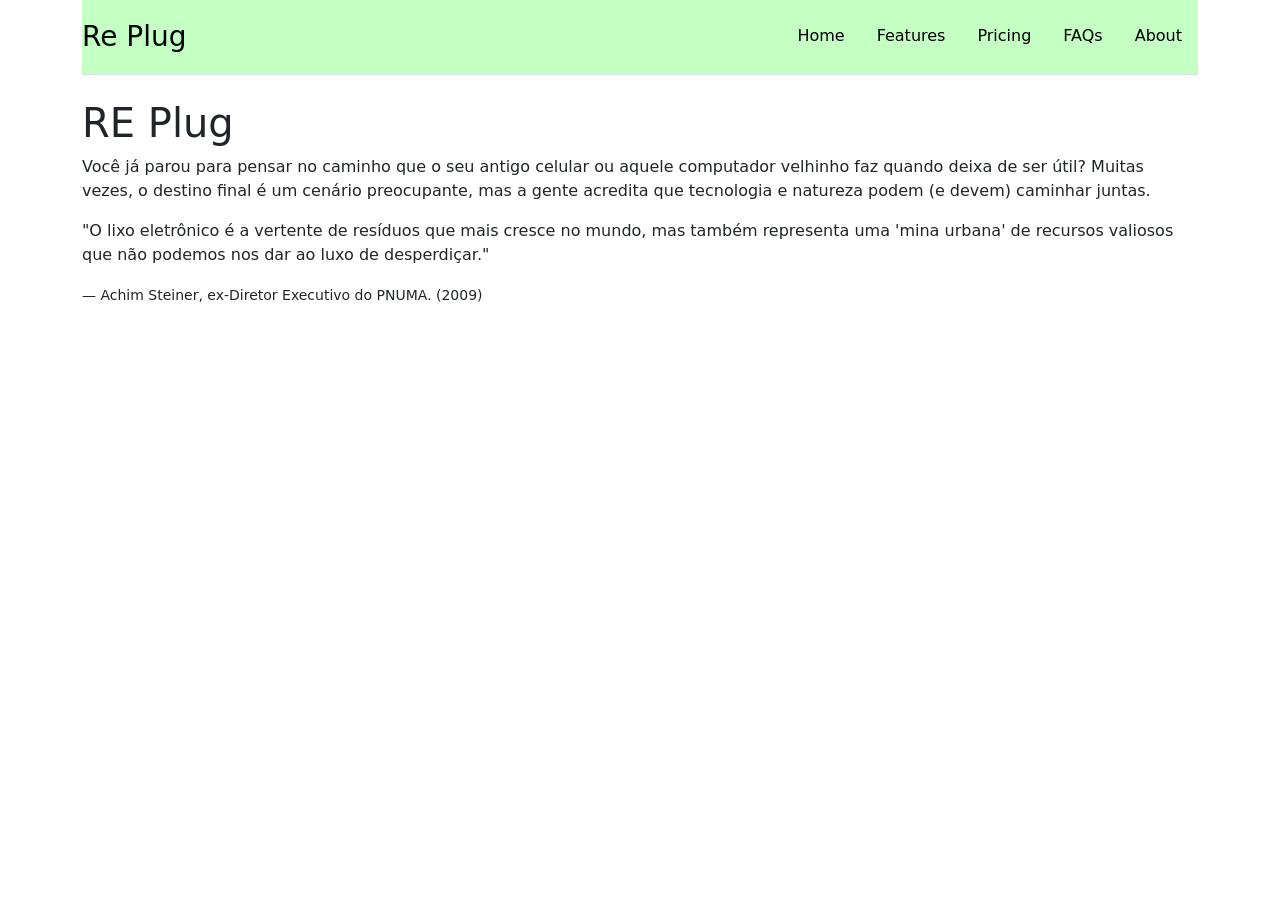
==== index.html @ f421cd97 "first commit" ====
<!DOCTYPE html>
<html lang="en">

<head>
    <meta charset="UTF-8">
    <meta name="viewport" content="width=device-width, initial-scale=1.0">
    <link rel="stylesheet" href="style.css">
    <link rel="stylesheet" href="https://cdn.jsdelivr.net/npm/bootstrap@5.3.3/dist/css/bootstrap.min.css"
        integrity="sha384-QWTKZyjpPEjISv5WaRU9OFeRpok6YctnYmDr5pNlyT2bRjXh0JMhjY6hW+ALEwIH" crossorigin="anonymous">
    <script src="https://cdn.jsdelivr.net/npm/bootstrap@5.3.3/dist/js/bootstrap.min.js"
        integrity="sha384-0pUGZvbkm6XF6gxjEnlmuGrJXVbNuzT9qBBavbLwCsOGabYfZo0T0to5eqruptLy"
        crossorigin="anonymous"></script>
    <title>Re Plug</title>
</head>

<body>

    <div class="container ">
        <header class="d-flex flex-wrap justify-content-center py-3 mb-4 border-bottom cabecalho">
            <a href="/" class="mb-3 mb-md-0 me-md-auto link-body-emphasis text-decoration-none">
                <span class="fs-3 ">Re Plug</span>
            </a>
            <ul class="nav nav-pills">
                <li class="nav-item"><a href="#" class="nav-link text-black">Home</a></li>
                <li class="nav-item"><a href="#" class="nav-link text-black">Features</a></li>
                <li class="nav-item"><a href="#" class="nav-link text-black">Pricing</a></li>
                <li class="nav-item"><a href="#" class="nav-link text-black">FAQs</a></li>
                <li class="nav-item"><a href="#" class="nav-link text-black">About</a></li>
            </ul>
        </header>
    </div>
    <div class="container">
        <main>
            <h1>RE Plug</h1>
            <p>Você já parou para pensar no caminho que o seu antigo celular ou aquele computador velhinho faz
                quando deixa de ser útil?
                Muitas vezes, o destino final é um cenário preocupante,
                mas a gente acredita que tecnologia e natureza podem (e devem) caminhar juntas.
            </p>
            <div class="frase-efeito">
                <p>"O lixo eletrônico é a vertente de resíduos que mais cresce no mundo,
                    mas também representa uma 'mina urbana' de recursos valiosos
                    que não podemos nos dar ao luxo de desperdiçar."</p>
                    <small> — Achim Steiner, ex-Diretor Executivo do PNUMA. (2009)</small>
            </div>
        </main>
    </div>
    <footer>

    </footer>
</body>

</html>
---- style.css ----
*{
    margin: 0;
    
}

.cabecalho {
    background-color: #C4FFC4;
}
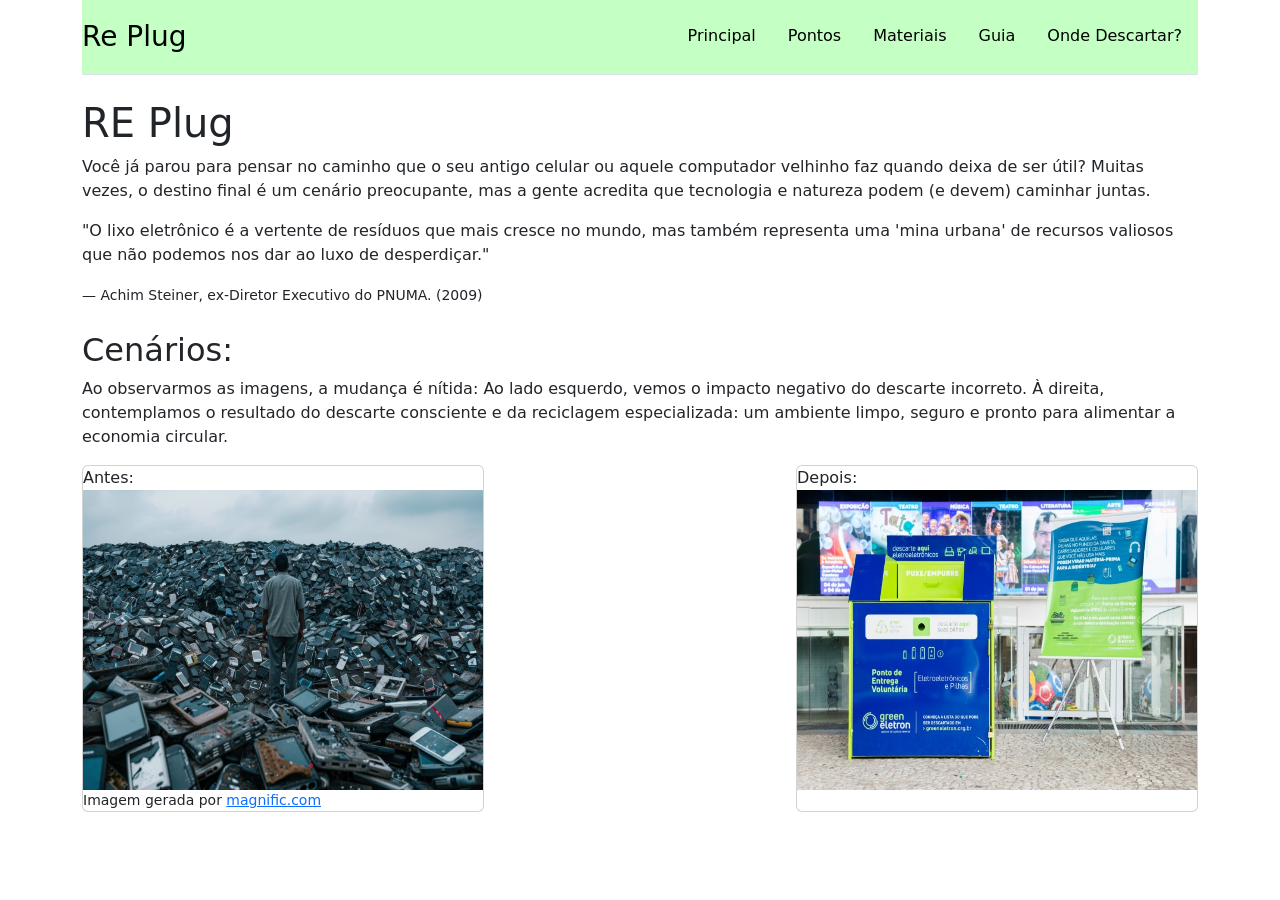
==== commit deb2dced: "Adicionando Imagens e textos" ====
--- a/index.html
+++ b/index.html
@@ -21,15 +21,13 @@
                 <span class="fs-3 ">Re Plug</span>
             </a>
             <ul class="nav nav-pills">
-                <li class="nav-item"><a href="#" class="nav-link text-black">Home</a></li>
-                <li class="nav-item"><a href="#" class="nav-link text-black">Features</a></li>
-                <li class="nav-item"><a href="#" class="nav-link text-black">Pricing</a></li>
-                <li class="nav-item"><a href="#" class="nav-link text-black">FAQs</a></li>
-                <li class="nav-item"><a href="#" class="nav-link text-black">About</a></li>
+                <li class="nav-item"><a href="#" class="nav-link text-black">Principal</a></li>
+                <li class="nav-item"><a href="#" class="nav-link text-black">Pontos</a></li>
+                <li class="nav-item"><a href="#" class="nav-link text-black">Materiais</a></li>
+                <li class="nav-item"><a href="#" class="nav-link text-black">Guia</a></li>
+                <li class="nav-item"><a href="#" class="nav-link text-black">Onde Descartar?</a></li>
             </ul>
         </header>
-    </div>
-    <div class="container">
         <main>
             <h1>RE Plug</h1>
             <p>Você já parou para pensar no caminho que o seu antigo celular ou aquele computador velhinho faz
@@ -41,13 +39,34 @@
                 <p>"O lixo eletrônico é a vertente de resíduos que mais cresce no mundo,
                     mas também representa uma 'mina urbana' de recursos valiosos
                     que não podemos nos dar ao luxo de desperdiçar."</p>
-                    <small> — Achim Steiner, ex-Diretor Executivo do PNUMA. (2009)</small>
+                <small> — Achim Steiner, ex-Diretor Executivo do PNUMA. (2009)</small>
+            </div><br>
+            <h2>Cenários:</h2>
+            <p>Ao observarmos as imagens, a mudança é nítida:
+                Ao lado esquerdo, vemos o impacto negativo do descarte incorreto.
+                À direita, contemplamos o resultado do descarte consciente e da reciclagem especializada:
+                um ambiente limpo, seguro e pronto para alimentar a economia circular.</p>
+            <div class="cenario d-flex justify-content-between">
+
+                <div class="card">
+                    <span>Antes:</span>
+                    <img class="imagem" src="/assests/imagens/lixos-acumulados.jpg" alt="Lixos elêtronicos lixos-acumulados">
+                    <small>Imagem gerada por <a
+                            href="https://www.magnific.com/br/imagem-ia-gratis/conceito-de-pessoa-que-sofre-de-ciberdoenca-e-dependencia-de-tecnologia_204412126.htm#fromView=keyword&page=1&position=4&uuid=23bfd2bc-063b-4882-b087-ceaac8f63226&query=Lixo+eletronico">magnific.com</a></a>
+                    </small>
+                </div>
+                <div class="card">
+                    <span>Depois:</span>
+                    <img class="imagem" src="/assests/imagens/ponto-coleta-green-eletron.jpg" alt="Ponto de Coleta da Green Eletron">
+
+                </div>
             </div>
         </main>
+        <footer>
+
+        </footer>
     </div>
-    <footer>
 
-    </footer>
 </body>
 
 </html>
--- a/style.css
+++ b/style.css
@@ -5,4 +5,9 @@
 
 .cabecalho {
     background-color: #C4FFC4;
+}
+
+.imagem {
+    width: 400px;
+    height: 300px;
 }
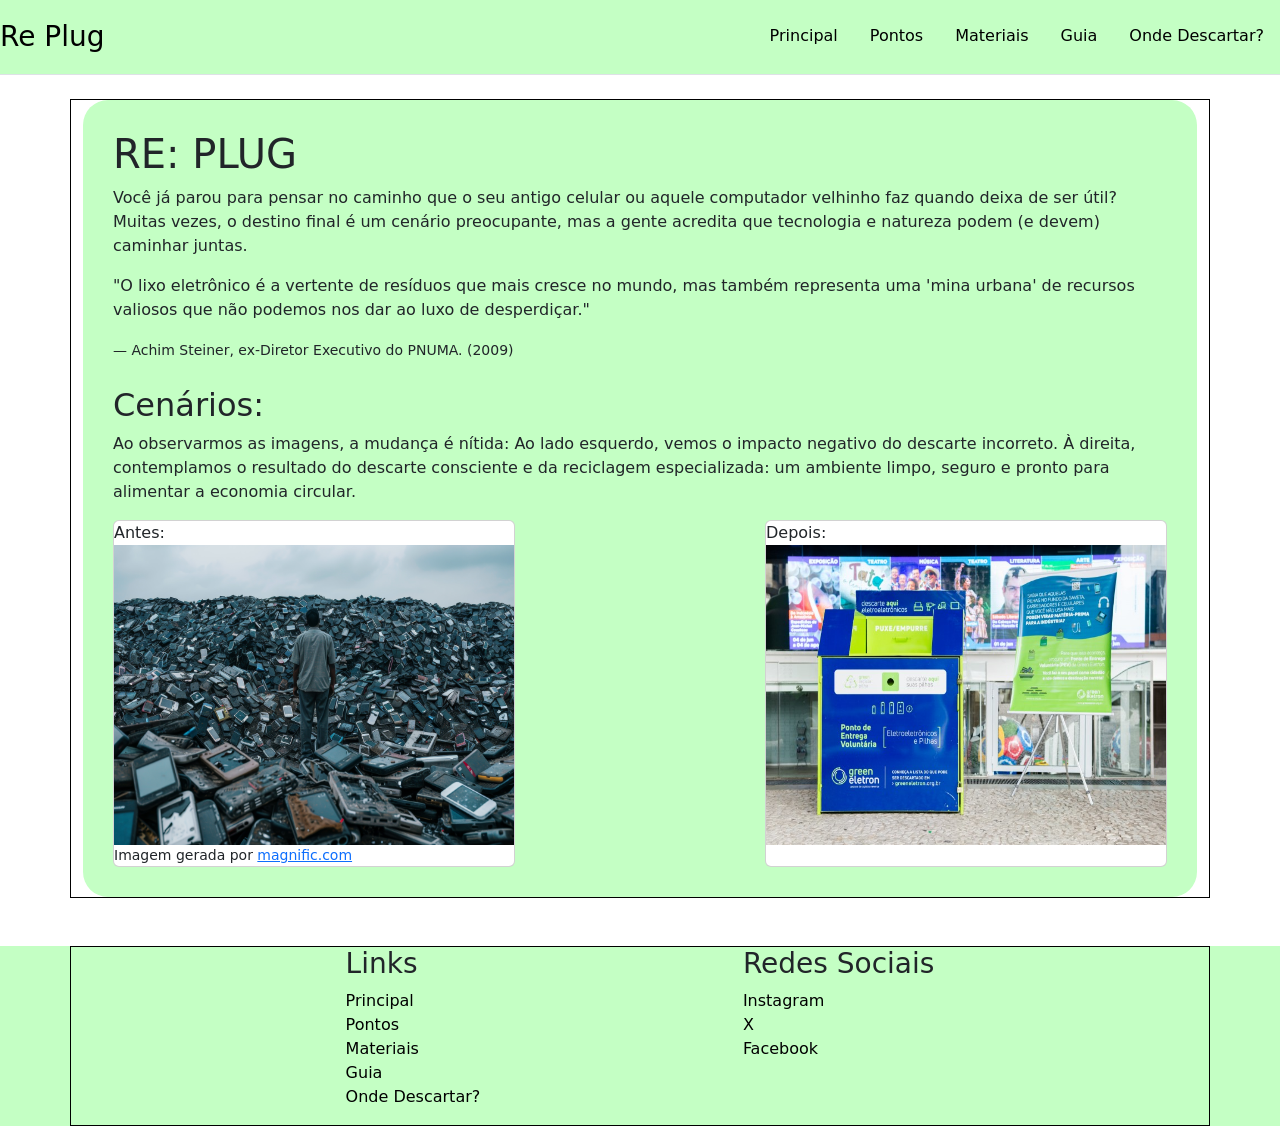
==== commit f5c38429: "Criando paginas" ====
--- a/index.html
+++ b/index.html
@@ -14,22 +14,10 @@
 </head>
 
 <body>
-
+    <header id="header"></header>
     <div class="container ">
-        <header class="d-flex flex-wrap justify-content-center py-3 mb-4 border-bottom cabecalho">
-            <a href="/" class="mb-3 mb-md-0 me-md-auto link-body-emphasis text-decoration-none">
-                <span class="fs-3 ">Re Plug</span>
-            </a>
-            <ul class="nav nav-pills">
-                <li class="nav-item"><a href="#" class="nav-link text-black">Principal</a></li>
-                <li class="nav-item"><a href="#" class="nav-link text-black">Pontos</a></li>
-                <li class="nav-item"><a href="#" class="nav-link text-black">Materiais</a></li>
-                <li class="nav-item"><a href="#" class="nav-link text-black">Guia</a></li>
-                <li class="nav-item"><a href="#" class="nav-link text-black">Onde Descartar?</a></li>
-            </ul>
-        </header>
-        <main>
-            <h1>RE Plug</h1>
+        <main class="principal">
+            <h1>RE: PLUG</h1>
             <p>Você já parou para pensar no caminho que o seu antigo celular ou aquele computador velhinho faz
                 quando deixa de ser útil?
                 Muitas vezes, o destino final é um cenário preocupante,
@@ -46,27 +34,28 @@
                 Ao lado esquerdo, vemos o impacto negativo do descarte incorreto.
                 À direita, contemplamos o resultado do descarte consciente e da reciclagem especializada:
                 um ambiente limpo, seguro e pronto para alimentar a economia circular.</p>
-            <div class="cenario d-flex justify-content-between">
+            <div class="cenario d-flex flex-column flex-md-row justify-content-between">
 
                 <div class="card">
                     <span>Antes:</span>
-                    <img class="imagem" src="/assests/imagens/lixos-acumulados.jpg" alt="Lixos elêtronicos lixos-acumulados">
+                    <img class="imagem" src="/assests/imagens/lixos-acumulados.jpg"
+                        alt="Lixos elêtronicos lixos-acumulados">
                     <small>Imagem gerada por <a
                             href="https://www.magnific.com/br/imagem-ia-gratis/conceito-de-pessoa-que-sofre-de-ciberdoenca-e-dependencia-de-tecnologia_204412126.htm#fromView=keyword&page=1&position=4&uuid=23bfd2bc-063b-4882-b087-ceaac8f63226&query=Lixo+eletronico">magnific.com</a></a>
                     </small>
                 </div>
                 <div class="card">
                     <span>Depois:</span>
-                    <img class="imagem" src="/assests/imagens/ponto-coleta-green-eletron.jpg" alt="Ponto de Coleta da Green Eletron">
+                    <img class="imagem" src="/assests/imagens/ponto-coleta-green-eletron.jpg"
+                        alt="Ponto de Coleta da Green Eletron">
 
                 </div>
             </div>
         </main>
-        <footer>
 
-        </footer>
     </div>
-
+    <footer id="footer"></footer>
+    <script type="module" src="include.js"></script>
 </body>
 
 </html>
--- a/style.css
+++ b/style.css
@@ -3,11 +3,33 @@
     
 }
 
-.cabecalho {
+.cabecalho, .principal, .rodape {
     background-color: #C4FFC4;
 }
 
 .imagem {
     width: 400px;
     height: 300px;
+}
+
+
+.principal{
+    padding: 30px;
+    border-radius: 25px;
+    min-height: 80vh;
+}
+
+.rodape {
+    height: 20vh;
+}
+
+@media  (max-width: 767px){
+    .imagem {
+        width: 200px;
+        height: 100px;
+    }
+}
+
+.container {
+    border: 1px solid black;   
 }
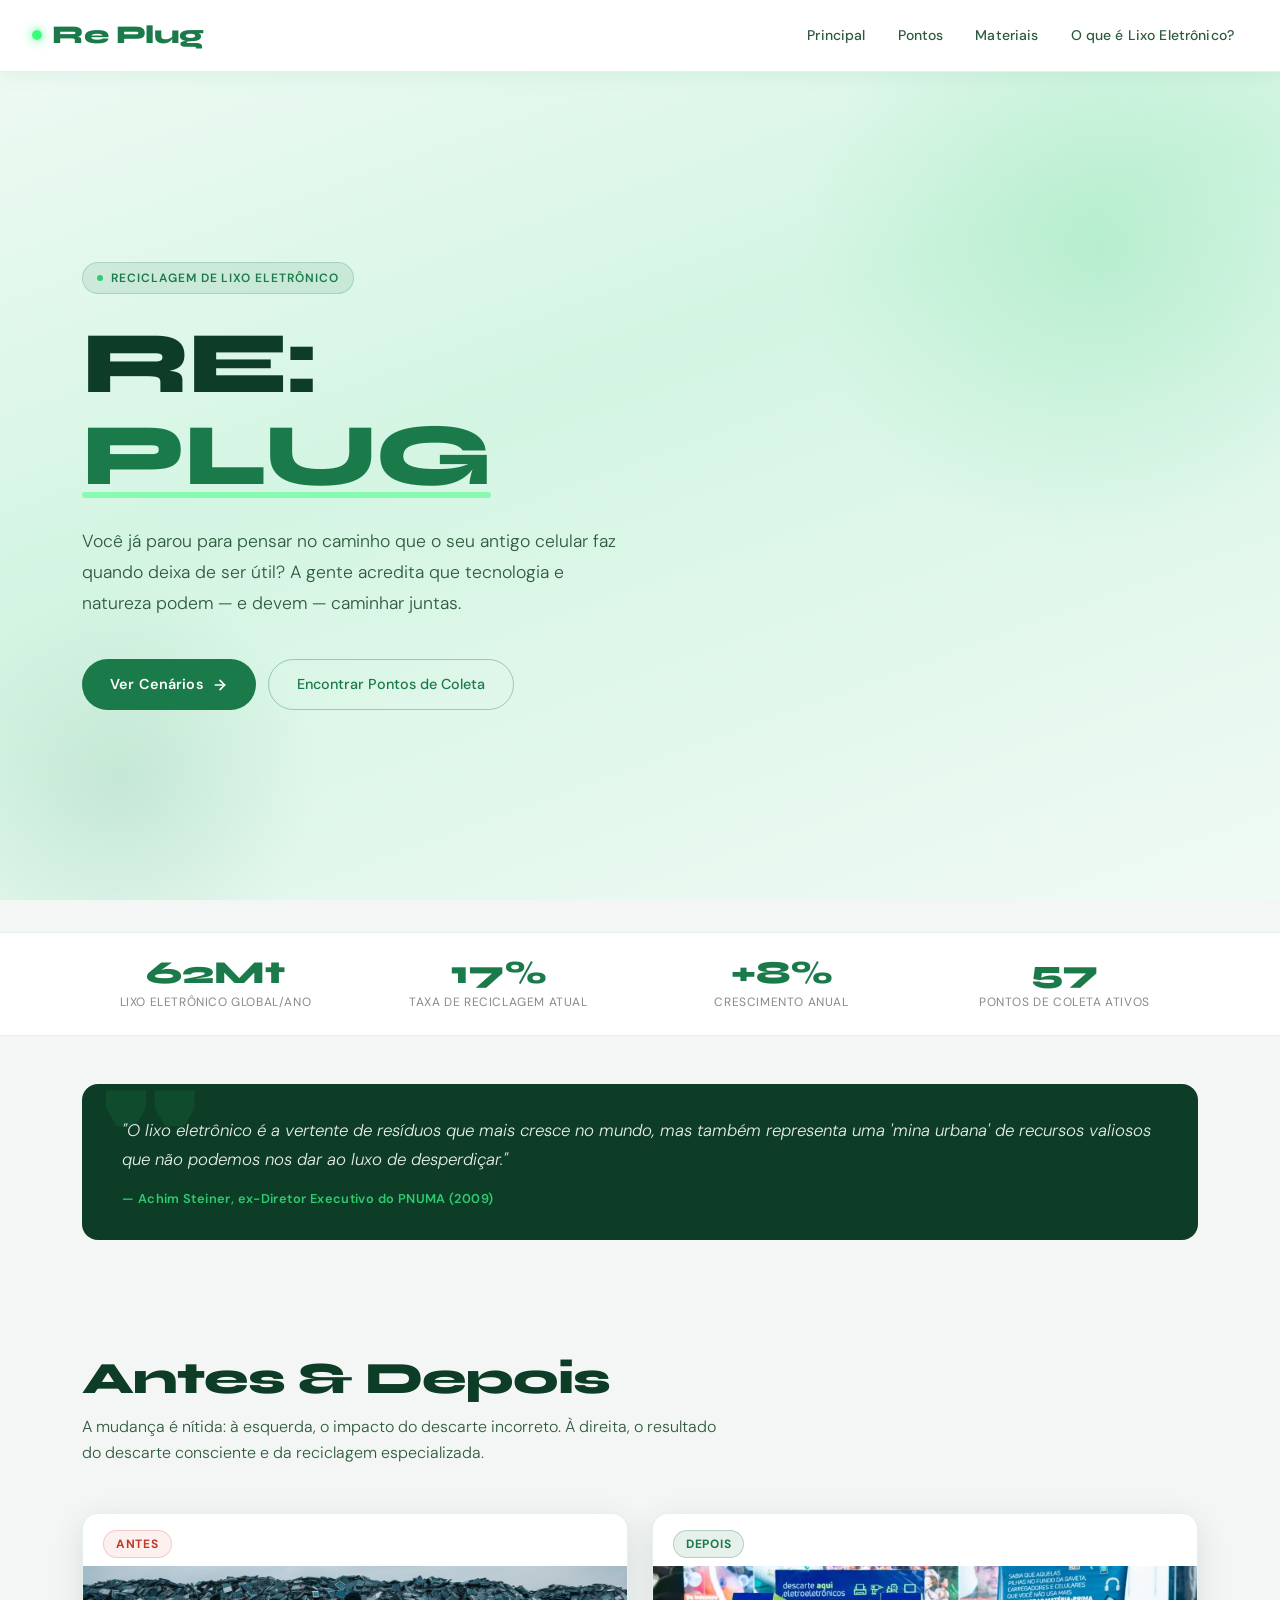
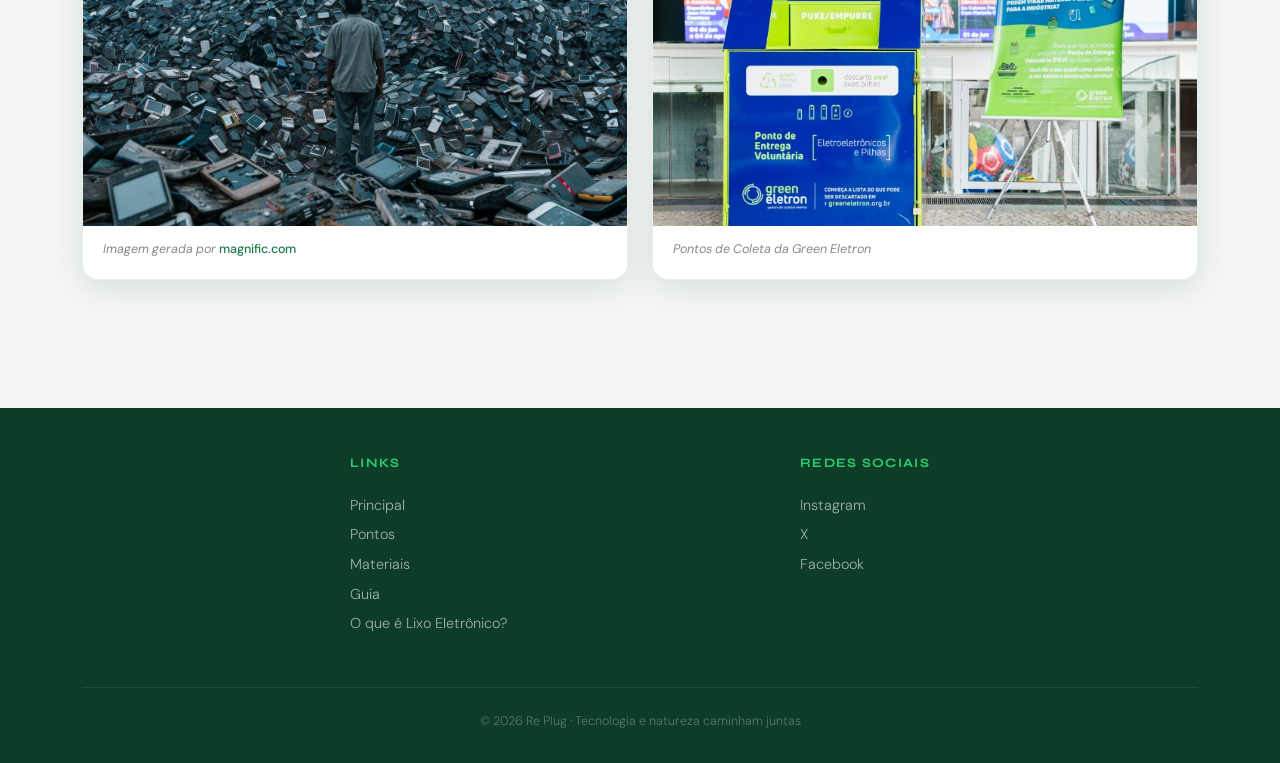
==== commit 90bead99: "atualizacao" ====
--- a/index.html
+++ b/index.html
@@ -1,5 +1,5 @@
 <!DOCTYPE html>
-<html lang="en">
+<html lang="pt-BR">
 
 <head>
     <meta charset="UTF-8">
@@ -14,48 +14,112 @@
 </head>
 
 <body>
+
     <header id="header"></header>
-    <div class="container ">
-        <main class="principal">
-            <h1>RE: PLUG</h1>
-            <p>Você já parou para pensar no caminho que o seu antigo celular ou aquele computador velhinho faz
-                quando deixa de ser útil?
-                Muitas vezes, o destino final é um cenário preocupante,
-                mas a gente acredita que tecnologia e natureza podem (e devem) caminhar juntas.
-            </p>
+
+    <section class="hero-section">
+        <div class="container position-relative" style="z-index: 1;">
+            <div class="row align-items-center min-vh-85">
+                <div class="col-lg-7 py-5">
+                    <div class="hero-tag">
+                        <span></span> Reciclagem de Lixo Eletrônico
+                    </div>
+                    <h1 class="hero-titulo">
+                        RE:<br>
+                        <span class="destaque">PLUG</span>
+                    </h1>
+                    <p class="hero-descricao">
+                        Você já parou para pensar no caminho que o seu antigo celular faz quando deixa de ser útil?
+                        A gente acredita que tecnologia e natureza podem — e devem — caminhar juntas.
+                    </p>
+                    <div class="hero-botoes">
+                        <a href="#cenarios" class="btn-primario">
+                            Ver Cenários
+                            <svg width="16" height="16" viewBox="0 0 24 24" fill="none" stroke="currentColor" stroke-width="2.5" stroke-linecap="round" stroke-linejoin="round"><line x1="5" y1="12" x2="19" y2="12"/><polyline points="12 5 19 12 12 19"/></svg>
+                        </a>
+                        <a href="#" class="btn-secundario">
+                            Encontrar Pontos de Coleta
+                        </a>
+                    </div>
+                </div>
+            </div>
+        </div>
+    </section>
+
+    <div class="stats-bar">
+        <div class="container">
+            <div class="row text-center g-3">
+                <div class="col-6 col-md-3">
+                    <div class="stat-numero">62Mt</div>
+                    <div class="stat-label">Lixo eletrônico global/ano</div>
+                </div>
+                <div class="col-6 col-md-3">
+                    <div class="stat-numero">17%</div>
+                    <div class="stat-label">Taxa de reciclagem atual</div>
+                </div>
+                <div class="col-6 col-md-3">
+                    <div class="stat-numero">+8%</div>
+                    <div class="stat-label">Crescimento anual</div>
+                </div>
+                <div class="col-6 col-md-3">
+                    <div class="stat-numero">57</div>
+                    <div class="stat-label">Pontos de coleta ativos</div>
+                </div>
+            </div>
+        </div>
+    </div>
+
+    <main class="principal">
+        <div class="container">
+
             <div class="frase-efeito">
                 <p>"O lixo eletrônico é a vertente de resíduos que mais cresce no mundo,
                     mas também representa uma 'mina urbana' de recursos valiosos
                     que não podemos nos dar ao luxo de desperdiçar."</p>
-                <small> — Achim Steiner, ex-Diretor Executivo do PNUMA. (2009)</small>
-            </div><br>
-            <h2>Cenários:</h2>
-            <p>Ao observarmos as imagens, a mudança é nítida:
-                Ao lado esquerdo, vemos o impacto negativo do descarte incorreto.
-                À direita, contemplamos o resultado do descarte consciente e da reciclagem especializada:
-                um ambiente limpo, seguro e pronto para alimentar a economia circular.</p>
-            <div class="cenario d-flex flex-column flex-md-row justify-content-between">
+                <small>— Achim Steiner, ex-Diretor Executivo do PNUMA (2009)</small>
+            </div>
 
-                <div class="card">
-                    <span>Antes:</span>
-                    <img class="imagem" src="/assests/imagens/lixos-acumulados.jpg"
-                        alt="Lixos elêtronicos lixos-acumulados">
-                    <small>Imagem gerada por <a
-                            href="https://www.magnific.com/br/imagem-ia-gratis/conceito-de-pessoa-que-sofre-de-ciberdoenca-e-dependencia-de-tecnologia_204412126.htm#fromView=keyword&page=1&position=4&uuid=23bfd2bc-063b-4882-b087-ceaac8f63226&query=Lixo+eletronico">magnific.com</a></a>
-                    </small>
+            <section id="cenarios" class="secao-cenarios">
+                <h2 class="secao-titulo">Antes &amp; Depois</h2>
+                <p class="secao-subtitulo">
+                    A mudança é nítida: à esquerda, o impacto do descarte incorreto.
+                    À direita, o resultado do descarte consciente e da reciclagem especializada.
+                </p>
+
+                <div class="d-flex flex-column flex-md-row gap-4">
+                    <div class="card-cenario">
+                        <div class="card-badge">
+                            <span class="badge-antes">Antes</span>
+                        </div>
+                        <img class="imagem" src="/assets/imagens/lixo.jpg"
+                            alt="Lixos eletrônicos acumulados de forma incorreta">
+                        <div class="card-caption">
+                            Imagem gerada por <a
+                                href="https://www.magnific.com/br/imagem-ia-gratis/conceito-de-pessoa-que-sofre-de-ciberdoenca-e-dependencia-de-tecnologia_204412126.htm"
+                                target="_blank" rel="noopener">magnific.com</a>
+                        </div>
+                    </div>
+
+                    <div class="card-cenario">
+                        <div class="card-badge">
+                            <span class="badge-depois">Depois</span>
+                        </div>
+                        <img class="imagem" src="/assets/imagens/ponto-coleta-green-eletron.jpg"
+                            alt="Pontos de Coleta da Green Eletron — Descarte Consciente">
+                        <div class="card-caption">
+                            Pontos de Coleta da Green Eletron
+                        </div>
+                    </div>
                 </div>
-                <div class="card">
-                    <span>Depois:</span>
-                    <img class="imagem" src="/assests/imagens/ponto-coleta-green-eletron.jpg"
-                        alt="Ponto de Coleta da Green Eletron">
+            </section>
 
-                </div>
-            </div>
-        </main>
+        </div>
+    </main>
 
-    </div>
     <footer id="footer"></footer>
+
     <script type="module" src="include.js"></script>
+
 </body>
 
-</html>+</html>
--- a/style.css
+++ b/style.css
@@ -1,35 +1,542 @@
-*{
+@import url('https://fonts.googleapis.com/css2?family=Syne:wght@400;600;700;800&family=DM+Sans:ital,wght@0,300;0,400;0,500;1,300&display=swap');
+
+:root {
+    --verde-primario: #1a7a4a;
+    --verde-claro: #2ecc71;
+    --verde-neon: #39ff7a;
+    --verde-escuro: #0d3d26;
+    --verde-fundo: #edfaf3;
+    --cinza-claro: #f4f6f5;
+    --texto-escuro: #0d1f16;
+    --texto-medio: #2d5a3d;
+    --branco: #ffffff;
+    --sombra-verde: 0 4px 24px rgba(26, 122, 74, 0.15);
+    --sombra-card: 0 8px 32px rgba(13, 61, 38, 0.12);
+    --transicao: all 0.35s cubic-bezier(0.25, 0.46, 0.45, 0.94);
+    --borda-radius: 16px;
+    --fonte-display: 'Syne', sans-serif;
+    --fonte-corpo: 'DM Sans', sans-serif;
+}
+
+* {
     margin: 0;
-    
-}
-
-.cabecalho, .principal, .rodape {
-    background-color: #C4FFC4;
-}
-
-.imagem {
+    padding: 0;
+    box-sizing: border-box;
+}
+
+html {
+    scroll-behavior: smooth;
+}
+
+body {
+    font-family: var(--fonte-corpo);
+    background-color: var(--cinza-claro);
+    color: var(--texto-escuro);
+    overflow-x: hidden;
+}
+
+/* ========== HEADER ========== */
+.cabecalho {
+    background: rgba(255, 255, 255, 0.92);
+    backdrop-filter: blur(16px);
+    -webkit-backdrop-filter: blur(16px);
+    border-bottom: 1px solid rgba(26, 122, 74, 0.12) !important;
+    padding: 0 2rem !important;
+    height: 72px;
+    position: sticky;
+    top: 0;
+    z-index: 1000;
+    display: flex !important;
+    align-items: center;
+    justify-content: space-between !important;
+    transition: var(--transicao);
+    box-shadow: 0 2px 20px rgba(26, 122, 74, 0.08);
+}
+
+.cabecalho .logo-texto {
+    font-family: var(--fonte-display);
+    font-size: 1.6rem;
+    font-weight: 800;
+    color: var(--verde-primario);
+    text-decoration: none;
+    letter-spacing: -0.5px;
+    display: flex;
+    align-items: center;
+    gap: 10px;
+    transition: var(--transicao);
+}
+
+.cabecalho .logo-texto::before {
+    content: '';
+    display: inline-block;
+    width: 10px;
+    height: 10px;
+    background: var(--verde-neon);
+    border-radius: 50%;
+    box-shadow: 0 0 12px var(--verde-neon);
+    animation: pulso 2.5s infinite;
+}
+
+@keyframes pulso {
+    0%, 100% { opacity: 1; transform: scale(1); }
+    50% { opacity: 0.6; transform: scale(0.85); }
+}
+
+.cabecalho .logo-texto:hover {
+    color: var(--verde-escuro);
+    transform: translateY(-1px);
+}
+
+.cabecalho .nav {
+    gap: 4px;
+}
+
+.cabecalho .nav-link {
+    font-family: var(--fonte-corpo);
+    font-size: 0.875rem;
+    font-weight: 500;
+    color: var(--texto-medio) !important;
+    padding: 8px 14px !important;
+    border-radius: 8px;
+    transition: var(--transicao);
+    letter-spacing: 0.01em;
+    position: relative;
+}
+
+.cabecalho .nav-link::after {
+    content: '';
+    position: absolute;
+    bottom: 4px;
+    left: 50%;
+    width: 0;
+    height: 2px;
+    background: var(--verde-claro);
+    border-radius: 2px;
+    transform: translateX(-50%);
+    transition: var(--transicao);
+}
+
+.cabecalho .nav-link:hover {
+    color: var(--verde-primario) !important;
+    background: var(--verde-fundo);
+}
+
+.cabecalho .nav-link:hover::after {
+    width: 60%;
+}
+
+.hero-section {
+    min-height: 92vh;
+    background: linear-gradient(160deg, #edfaf3 0%, #d4f5e3 40%, #f0faf5 100%);
+    position: relative;
+    display: flex;
+    align-items: center;
+    overflow: hidden;
+}
+
+.hero-section::before {
+    content: '';
+    position: absolute;
+    top: -120px;
+    right: -120px;
+    width: 600px;
+    height: 600px;
+    background: radial-gradient(circle, rgba(46, 204, 113, 0.18) 0%, transparent 70%);
+    pointer-events: none;
+}
+
+.hero-section::after {
+    content: '';
+    position: absolute;
+    bottom: -80px;
+    left: -80px;
     width: 400px;
-    height: 300px;
-}
-
-
-.principal{
-    padding: 30px;
-    border-radius: 25px;
-    min-height: 80vh;
+    height: 400px;
+    background: radial-gradient(circle, rgba(26, 122, 74, 0.12) 0%, transparent 70%);
+    pointer-events: none;
+}
+
+.hero-tag {
+    display: inline-flex;
+    align-items: center;
+    gap: 8px;
+    background: rgba(26, 122, 74, 0.1);
+    border: 1px solid rgba(26, 122, 74, 0.2);
+    color: var(--verde-primario);
+    font-size: 0.75rem;
+    font-weight: 600;
+    letter-spacing: 0.08em;
+    text-transform: uppercase;
+    padding: 6px 14px;
+    border-radius: 100px;
+    margin-bottom: 1.5rem;
+    animation: slideDown 0.6s ease both;
+}
+
+.hero-tag span {
+    width: 6px;
+    height: 6px;
+    background: var(--verde-claro);
+    border-radius: 50%;
+    display: inline-block;
+    animation: pulso 2s infinite;
+}
+
+.hero-titulo {
+    font-family: var(--fonte-display);
+    font-size: clamp(3rem, 7vw, 5.5rem);
+    font-weight: 800;
+    color: var(--verde-escuro);
+    line-height: 1.05;
+    letter-spacing: -2px;
+    margin-bottom: 1.5rem;
+    animation: slideUp 0.7s ease 0.1s both;
+}
+
+.hero-titulo .destaque {
+    color: var(--verde-primario);
+    position: relative;
+    display: inline-block;
+}
+
+.hero-titulo .destaque::after {
+    content: '';
+    position: absolute;
+    bottom: 4px;
+    left: 0;
+    width: 100%;
+    height: 6px;
+    background: var(--verde-neon);
+    opacity: 0.5;
+    border-radius: 3px;
+    z-index: -1;
+    animation: expandir 0.8s ease 0.6s both;
+}
+
+@keyframes expandir {
+    from { width: 0; }
+    to { width: 100%; }
+}
+
+.hero-descricao {
+    font-size: 1.1rem;
+    font-weight: 300;
+    color: var(--texto-medio);
+    line-height: 1.75;
+    max-width: 540px;
+    margin-bottom: 2.5rem;
+    animation: slideUp 0.7s ease 0.2s both;
+}
+
+.hero-botoes {
+    display: flex;
+    gap: 12px;
+    flex-wrap: wrap;
+    animation: slideUp 0.7s ease 0.3s both;
+}
+
+.btn-primario {
+    background: var(--verde-primario);
+    color: var(--branco);
+    font-family: var(--fonte-corpo);
+    font-size: 0.9rem;
+    font-weight: 600;
+    padding: 14px 28px;
+    border-radius: 100px;
+    border: none;
+    text-decoration: none;
+    display: inline-flex;
+    align-items: center;
+    gap: 8px;
+    cursor: pointer;
+    transition: var(--transicao);
+    letter-spacing: 0.01em;
+}
+
+.btn-primario:hover {
+    background: var(--verde-escuro);
+    color: var(--branco);
+    transform: translateY(-2px);
+    box-shadow: 0 8px 24px rgba(26, 122, 74, 0.4);
+}
+
+.btn-secundario {
+    background: transparent;
+    color: var(--verde-primario);
+    font-family: var(--fonte-corpo);
+    font-size: 0.9rem;
+    font-weight: 500;
+    padding: 14px 28px;
+    border-radius: 100px;
+    border: 1.5px solid rgba(26, 122, 74, 0.35);
+    text-decoration: none;
+    display: inline-flex;
+    align-items: center;
+    gap: 8px;
+    cursor: pointer;
+    transition: var(--transicao);
+}
+
+.btn-secundario:hover {
+    background: var(--verde-fundo);
+    border-color: var(--verde-primario);
+    color: var(--verde-primario);
+    transform: translateY(-2px);
+}
+
+/* animacao entrada */
+@keyframes slideUp {
+    from { opacity: 0; transform: translateY(28px); }
+    to { opacity: 1; transform: translateY(0); }
+}
+
+@keyframes slideDown {
+    from { opacity: 0; transform: translateY(-16px); }
+    to { opacity: 1; transform: translateY(0); }
+}
+
+.frase-efeito {
+    background: var(--verde-escuro);
+    border-radius: var(--borda-radius);
+    padding: 2rem 2.5rem;
+    margin: 3rem 0;
+    position: relative;
+    overflow: hidden;
+}
+
+.frase-efeito::before {
+    content: '"';
+    position: absolute;
+    top: -20px;
+    left: 20px;
+    font-family: var(--fonte-display);
+    font-size: 10rem;
+    font-weight: 800;
+    color: rgba(57, 255, 122, 0.08);
+    line-height: 1;
+    pointer-events: none;
+}
+
+.frase-efeito p {
+    font-family: var(--fonte-corpo);
+    font-size: 1.05rem;
+    font-style: italic;
+    font-weight: 300;
+    color: rgba(255, 255, 255, 0.9);
+    line-height: 1.7;
+    position: relative;
+    z-index: 1;
+}
+
+.frase-efeito small {
+    display: block;
+    margin-top: 1rem;
+    font-size: 0.8rem;
+    font-weight: 600;
+    color: var(--verde-claro);
+    letter-spacing: 0.03em;
+}
+
+.secao-cenarios {
+    padding: 4rem 0;
+}
+
+.secao-titulo {
+    font-family: var(--fonte-display);
+    font-size: clamp(1.8rem, 4vw, 2.8rem);
+    font-weight: 800;
+    color: var(--verde-escuro);
+    letter-spacing: -1px;
+    margin-bottom: 0.5rem;
+}
+
+.secao-subtitulo {
+    font-size: 1rem;
+    font-weight: 300;
+    color: var(--texto-medio);
+    line-height: 1.6;
+    max-width: 640px;
+    margin-bottom: 3rem;
+}
+
+.card-cenario {
+    background: var(--branco);
+    border-radius: var(--borda-radius);
+    overflow: hidden;
+    border: 1px solid rgba(26, 122, 74, 0.1);
+    box-shadow: var(--sombra-card);
+    transition: var(--transicao);
+    flex: 1;
+}
+
+.card-cenario:hover {
+    transform: translateY(-6px);
+    box-shadow: 0 16px 48px rgba(13, 61, 38, 0.18);
+}
+
+.card-cenario .card-badge {
+    padding: 1rem 1.25rem 0.5rem;
+    display: flex;
+    align-items: center;
+    gap: 8px;
+}
+
+.badge-antes {
+    background: rgba(231, 76, 60, 0.08);
+    color: #c0392b;
+    font-size: 0.75rem;
+    font-weight: 700;
+    letter-spacing: 0.06em;
+    text-transform: uppercase;
+    padding: 4px 12px;
+    border-radius: 100px;
+    border: 1px solid rgba(192, 57, 43, 0.2);
+}
+
+.badge-depois {
+    background: rgba(26, 122, 74, 0.1);
+    color: var(--verde-primario);
+    font-size: 0.75rem;
+    font-weight: 700;
+    letter-spacing: 0.06em;
+    text-transform: uppercase;
+    padding: 4px 12px;
+    border-radius: 100px;
+    border: 1px solid rgba(26, 122, 74, 0.25);
+}
+
+.card-cenario .imagem {
+    width: 100%;
+    height: 260px;
+    object-fit: cover;
+    display: block;
+}
+
+.card-cenario .card-caption {
+    padding: 0.85rem 1.25rem 1.25rem;
+    font-size: 0.78rem;
+    color: #888;
+    font-style: italic;
+}
+
+.card-cenario .card-caption a {
+    color: var(--verde-primario);
+    text-decoration: none;
+    font-style: normal;
+    font-weight: 500;
+}
+
+.principal {
+    padding: 0;
+    border-radius: 0;
+    min-height: auto;
+    background: transparent;
 }
 
 .rodape {
-    height: 20vh;
-}
-
-@media  (max-width: 767px){
-    .imagem {
-        width: 200px;
-        height: 100px;
-    }
-}
-
-.container {
-    border: 1px solid black;   
-}+    background: var(--verde-escuro);
+    height: auto !important;
+    padding: 3rem 0 2rem;
+    margin-top: 4rem;
+}
+
+.rodape h3 {
+    font-family: var(--fonte-display);
+    font-size: 0.8rem;
+    font-weight: 700;
+    letter-spacing: 0.1em;
+    text-transform: uppercase;
+    color: var(--verde-claro);
+    margin-bottom: 1.25rem;
+}
+
+.rodape .nav-link {
+    color: rgba(255, 255, 255, 0.6) !important;
+    font-size: 0.9rem;
+    font-weight: 300;
+    padding: 4px 0 !important;
+    transition: var(--transicao);
+    display: block;
+}
+
+.rodape .nav-link:hover {
+    color: rgba(255, 255, 255, 0.95) !important;
+    padding-left: 6px !important;
+}
+
+.rodape-credito {
+    border-top: 1px solid rgba(255, 255, 255, 0.08);
+    margin-top: 2rem;
+    padding-top: 1.5rem;
+    text-align: center;
+    color: rgba(255, 255, 255, 0.3);
+    font-size: 0.78rem;
+    font-weight: 300;
+}
+
+.stats-bar {
+    background: var(--branco);
+    border-top: 1px solid rgba(26, 122, 74, 0.1);
+    border-bottom: 1px solid rgba(26, 122, 74, 0.1);
+    padding: 1.5rem 0;
+    margin: 2rem 0;
+}
+
+.stat-item {
+    text-align: center;
+    padding: 0 1rem;
+}
+
+.stat-numero {
+    font-family: var(--fonte-display);
+    font-size: 2rem;
+    font-weight: 800;
+    color: var(--verde-primario);
+    line-height: 1;
+}
+
+.stat-label {
+    font-size: 0.75rem;
+    font-weight: 400;
+    color: #888;
+    margin-top: 4px;
+    text-transform: uppercase;
+    letter-spacing: 0.05em;
+}
+
+@media (max-width: 767px) {
+    .cabecalho {
+        padding: 0 1rem !important;
+        height: 60px;
+    }
+
+    .cabecalho .nav-link {
+        font-size: 0.78rem;
+        padding: 6px 8px !important;
+    }
+
+    .hero-titulo {
+        font-size: 2.8rem;
+        letter-spacing: -1px;
+    }
+
+    .hero-botoes {
+        flex-direction: column;
+    }
+
+    .btn-primario, .btn-secundario {
+        justify-content: center;
+    }
+
+    .card-cenario .imagem {
+        height: 200px;
+    }
+
+    .frase-efeito {
+        padding: 1.5rem;
+    }
+
+    .frase-efeito::before {
+        font-size: 6rem;
+    }
+}
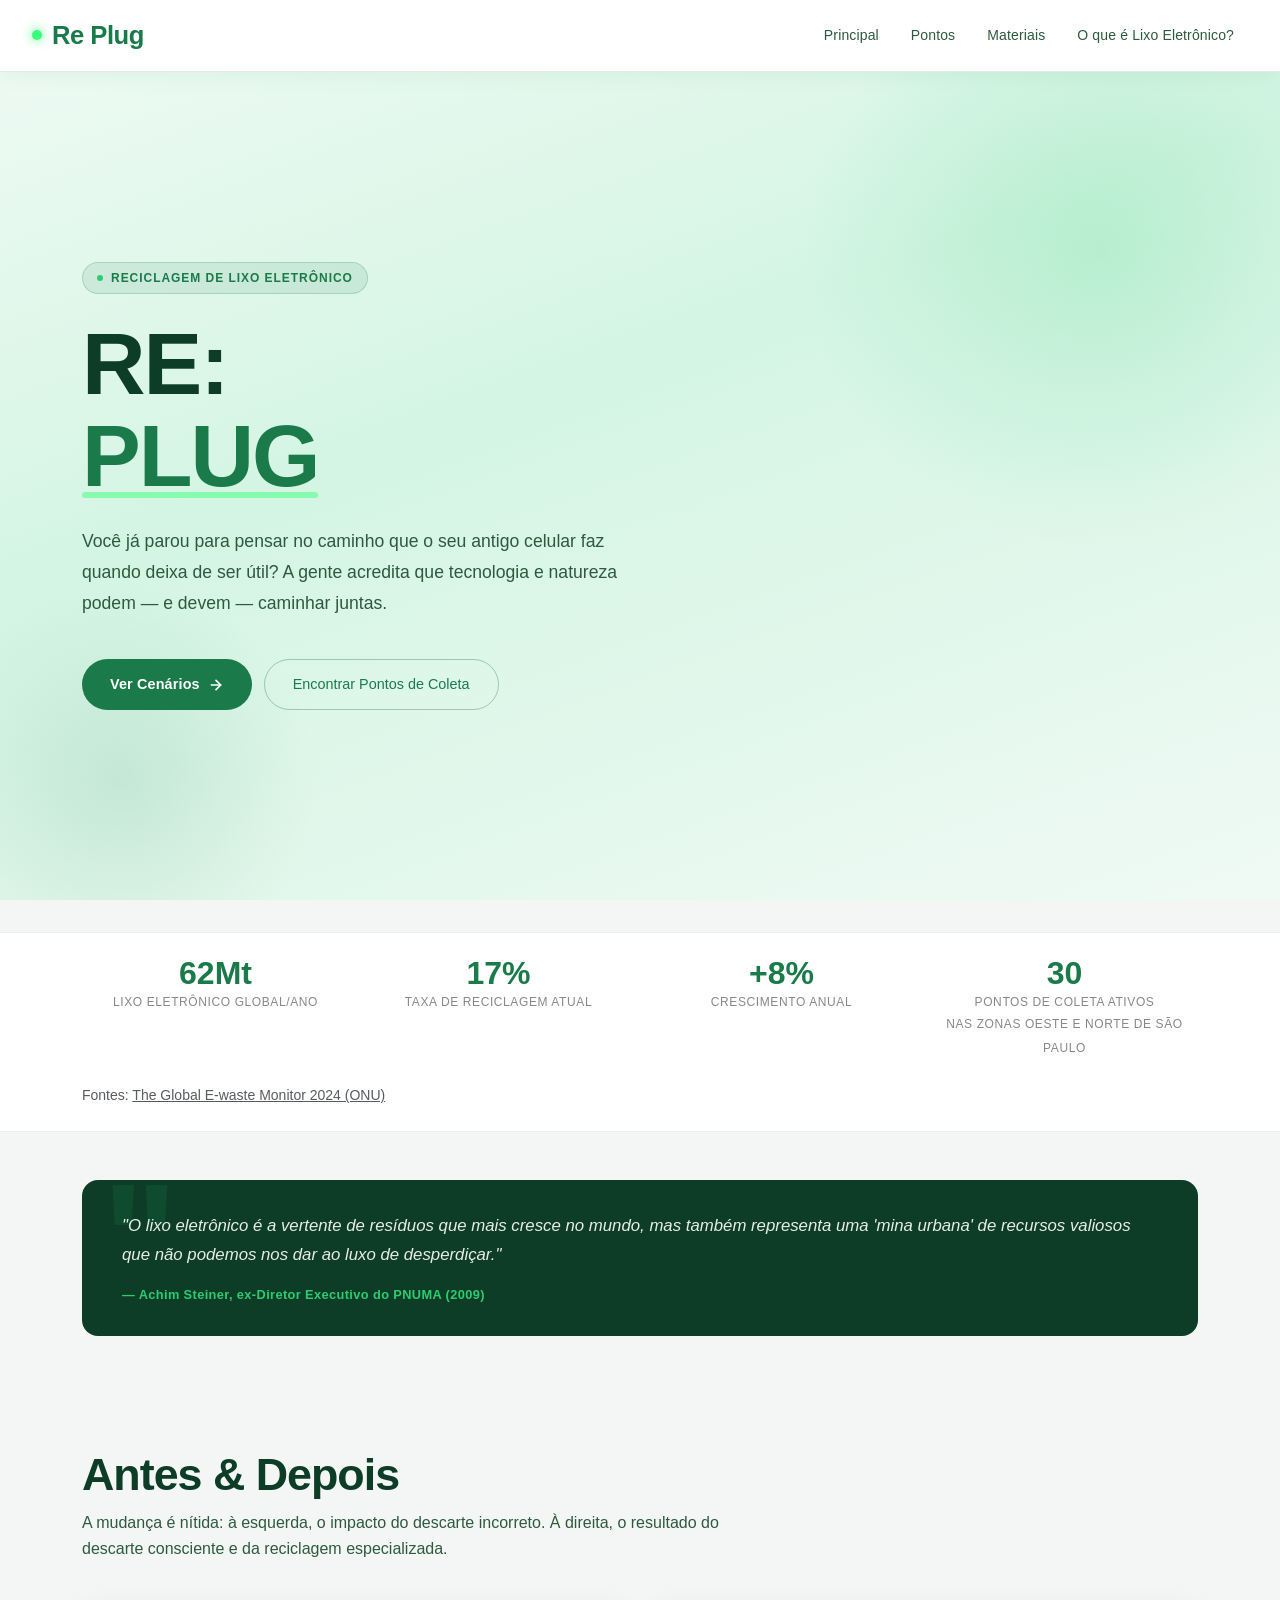
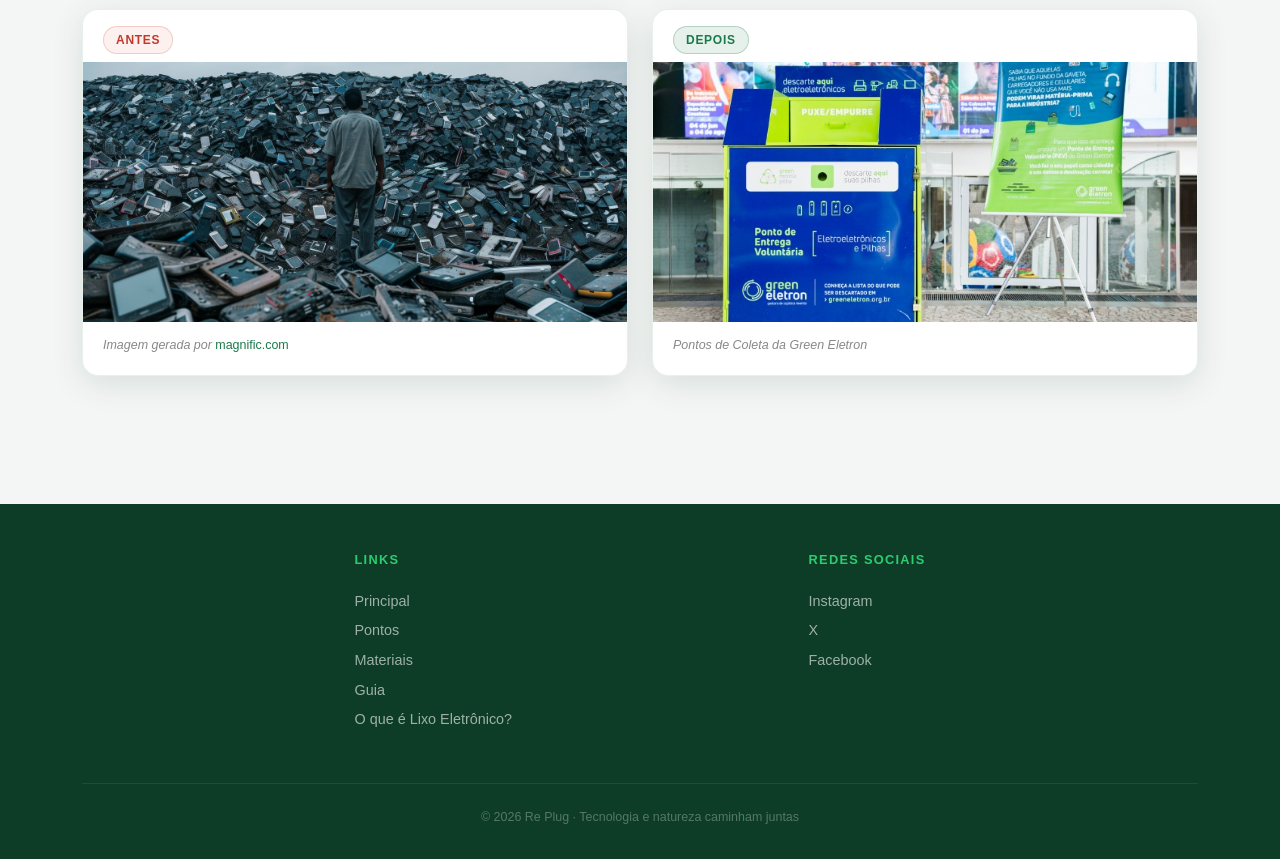
==== commit 0ef4de5e: "Adicionando mudanças no layout" ====
--- a/index.html
+++ b/index.html
@@ -35,9 +35,13 @@
                     <div class="hero-botoes">
                         <a href="#cenarios" class="btn-primario">
                             Ver Cenários
-                            <svg width="16" height="16" viewBox="0 0 24 24" fill="none" stroke="currentColor" stroke-width="2.5" stroke-linecap="round" stroke-linejoin="round"><line x1="5" y1="12" x2="19" y2="12"/><polyline points="12 5 19 12 12 19"/></svg>
+                            <svg width="16" height="16" viewBox="0 0 24 24" fill="none" stroke="currentColor"
+                                stroke-width="2.5" stroke-linecap="round" stroke-linejoin="round">
+                                <line x1="5" y1="12" x2="19" y2="12" />
+                                <polyline points="12 5 19 12 12 19" />
+                            </svg>
                         </a>
-                        <a href="#" class="btn-secundario">
+                        <a href="/pontos-coleta/pontos-coleta.html" class="btn-secundario">
                             Encontrar Pontos de Coleta
                         </a>
                     </div>
@@ -62,11 +66,21 @@
                     <div class="stat-label">Crescimento anual</div>
                 </div>
                 <div class="col-6 col-md-3">
-                    <div class="stat-numero">57</div>
+                    <div class="stat-numero">30</div>
                     <div class="stat-label">Pontos de coleta ativos</div>
+                    <small class="stat-label">Nas Zonas Oeste e Norte de São Paulo</small>
                 </div>
-            </div>
+
+            </div><br>
+            <small class="text-muted">
+                Fontes:
+                <a href="https://ewastemonitor.info/" target="_blank" rel="noopener noreferrer"
+                    style="color: inherit; text-decoration: underline;">
+                    The Global E-waste Monitor 2024 (ONU)
+                </a> 
+            </small>
         </div>
+
     </div>
 
     <main class="principal">
@@ -122,4 +136,4 @@
 
 </body>
 
-</html>
+</html>
--- a/style.css
+++ b/style.css
@@ -14,8 +14,8 @@
     --sombra-card: 0 8px 32px rgba(13, 61, 38, 0.12);
     --transicao: all 0.35s cubic-bezier(0.25, 0.46, 0.45, 0.94);
     --borda-radius: 16px;
-    --fonte-display: 'Syne', sans-serif;
-    --fonte-corpo: 'DM Sans', sans-serif;
+    --fonte-display: Arial, sans-serif;
+    --fonte-corpo: Arial, sans-serif;
 }
 
 * {
@@ -35,7 +35,6 @@
     overflow-x: hidden;
 }
 
-/* ========== HEADER ========== */
 .cabecalho {
     background: rgba(255, 255, 255, 0.92);
     backdrop-filter: blur(16px);
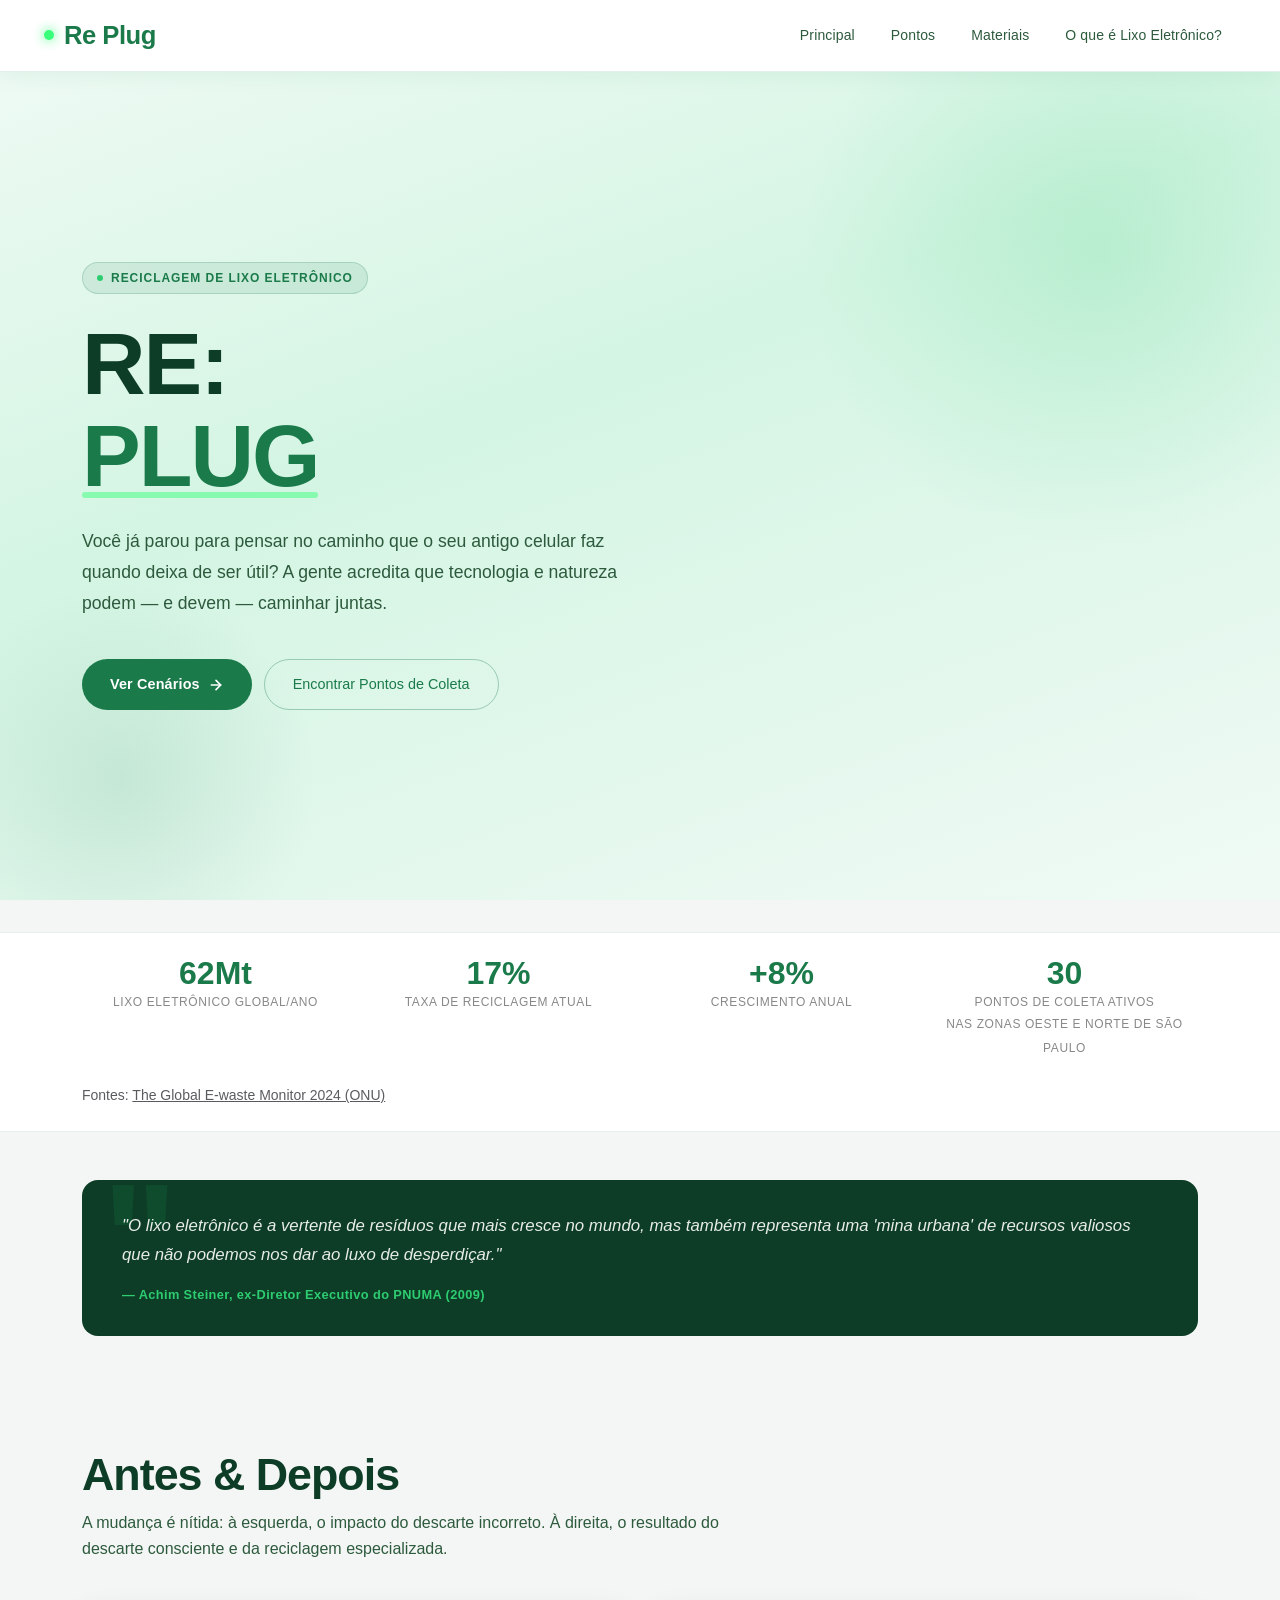
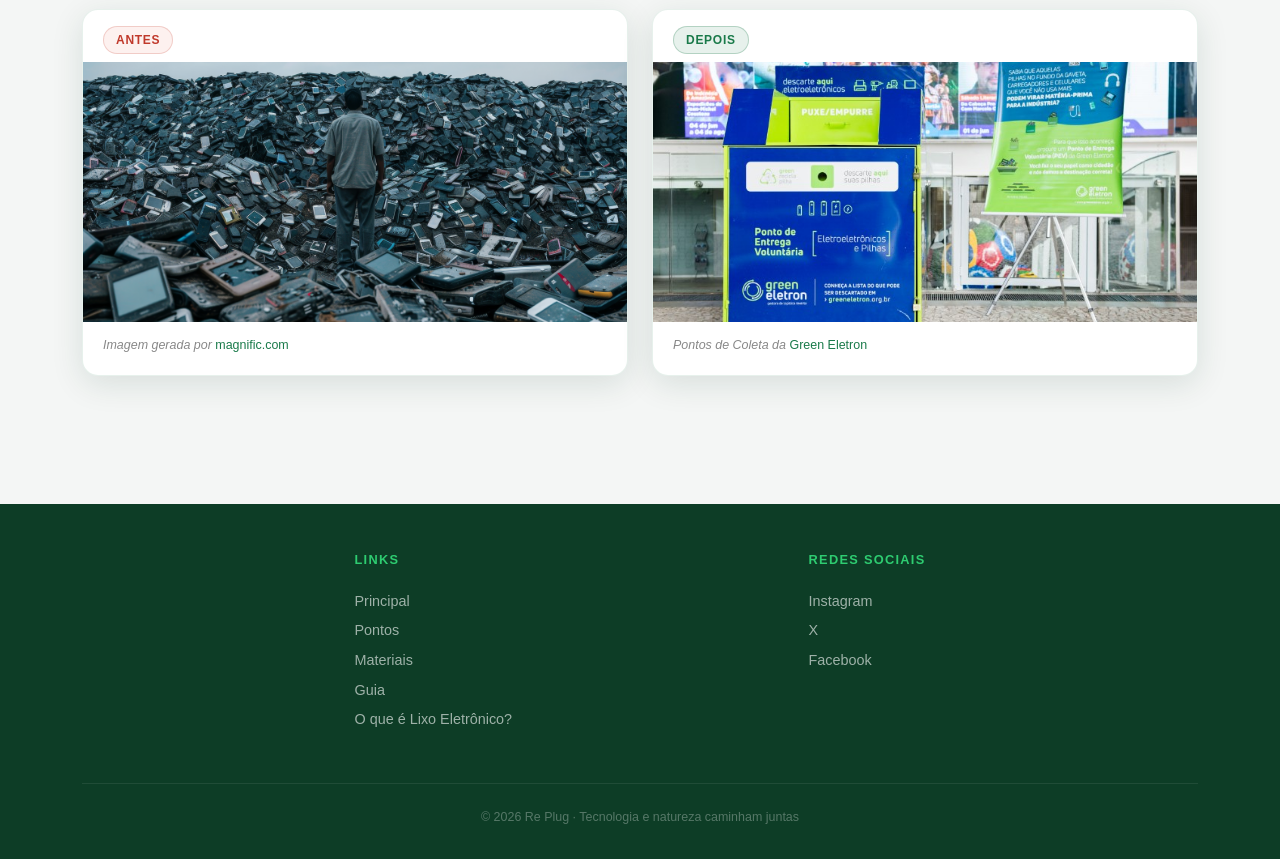
==== commit a13e6e0f: "add btn hamburguer" ====
--- a/index.html
+++ b/index.html
@@ -121,7 +121,7 @@
                         <img class="imagem" src="/assets/imagens/ponto-coleta-green-eletron.jpg"
                             alt="Pontos de Coleta da Green Eletron — Descarte Consciente">
                         <div class="card-caption">
-                            Pontos de Coleta da Green Eletron
+                            Pontos de Coleta da <a href="https://greeneletron.org.br/" target="_blank">Green Eletron</a>
                         </div>
                     </div>
                 </div>
--- a/style.css
+++ b/style.css
@@ -1,541 +1,636 @@
-@import url('https://fonts.googleapis.com/css2?family=Syne:wght@400;600;700;800&family=DM+Sans:ital,wght@0,300;0,400;0,500;1,300&display=swap');
+@import url("https://fonts.googleapis.com/css2?family=Syne:wght@400;600;700;800&family=DM+Sans:ital,wght@0,300;0,400;0,500;1,300&display=swap");
 
 :root {
-    --verde-primario: #1a7a4a;
-    --verde-claro: #2ecc71;
-    --verde-neon: #39ff7a;
-    --verde-escuro: #0d3d26;
-    --verde-fundo: #edfaf3;
-    --cinza-claro: #f4f6f5;
-    --texto-escuro: #0d1f16;
-    --texto-medio: #2d5a3d;
-    --branco: #ffffff;
-    --sombra-verde: 0 4px 24px rgba(26, 122, 74, 0.15);
-    --sombra-card: 0 8px 32px rgba(13, 61, 38, 0.12);
-    --transicao: all 0.35s cubic-bezier(0.25, 0.46, 0.45, 0.94);
-    --borda-radius: 16px;
-    --fonte-display: Arial, sans-serif;
-    --fonte-corpo: Arial, sans-serif;
+  --verde-primario: #1a7a4a;
+  --verde-claro: #2ecc71;
+  --verde-neon: #39ff7a;
+  --verde-escuro: #0d3d26;
+  --verde-fundo: #edfaf3;
+  --cinza-claro: #f4f6f5;
+  --texto-escuro: #0d1f16;
+  --texto-medio: #2d5a3d;
+  --branco: #ffffff;
+  --sombra-verde: 0 4px 24px rgba(26, 122, 74, 0.15);
+  --sombra-card: 0 8px 32px rgba(13, 61, 38, 0.12);
+  --transicao: all 0.35s cubic-bezier(0.25, 0.46, 0.45, 0.94);
+  --borda-radius: 16px;
+  --fonte-display: Arial, sans-serif;
+  --fonte-corpo: Arial, sans-serif;
 }
 
 * {
-    margin: 0;
-    padding: 0;
-    box-sizing: border-box;
+  margin: 0;
+  padding: 0;
+  box-sizing: border-box;
 }
 
 html {
-    scroll-behavior: smooth;
+  scroll-behavior: smooth;
 }
 
 body {
-    font-family: var(--fonte-corpo);
-    background-color: var(--cinza-claro);
-    color: var(--texto-escuro);
-    overflow-x: hidden;
+  font-family: var(--fonte-corpo);
+  background-color: var(--cinza-claro);
+  color: var(--texto-escuro);
+  overflow-x: hidden;
 }
 
 .cabecalho {
-    background: rgba(255, 255, 255, 0.92);
-    backdrop-filter: blur(16px);
-    -webkit-backdrop-filter: blur(16px);
-    border-bottom: 1px solid rgba(26, 122, 74, 0.12) !important;
-    padding: 0 2rem !important;
-    height: 72px;
-    position: sticky;
-    top: 0;
-    z-index: 1000;
-    display: flex !important;
-    align-items: center;
-    justify-content: space-between !important;
-    transition: var(--transicao);
-    box-shadow: 0 2px 20px rgba(26, 122, 74, 0.08);
+  background: rgba(255, 255, 255, 0.92);
+  backdrop-filter: blur(16px);
+  -webkit-backdrop-filter: blur(16px);
+  border-bottom: 1px solid rgba(26, 122, 74, 0.12) !important;
+  padding: 0 2rem !important;
+  height: 72px;
+  position: sticky;
+  top: 0;
+  z-index: 1000;
+  display: flex !important;
+  align-items: center;
+  justify-content: space-between !important;
+  transition: var(--transicao);
+  box-shadow: 0 2px 20px rgba(26, 122, 74, 0.08);
 }
 
 .cabecalho .logo-texto {
-    font-family: var(--fonte-display);
-    font-size: 1.6rem;
-    font-weight: 800;
-    color: var(--verde-primario);
-    text-decoration: none;
-    letter-spacing: -0.5px;
-    display: flex;
-    align-items: center;
-    gap: 10px;
-    transition: var(--transicao);
+  font-family: var(--fonte-display);
+  font-size: 1.6rem;
+  font-weight: 800;
+  color: var(--verde-primario);
+  text-decoration: none;
+  letter-spacing: -0.5px;
+  display: flex;
+  align-items: center;
+  gap: 10px;
+  transition: var(--transicao);
 }
 
 .cabecalho .logo-texto::before {
-    content: '';
-    display: inline-block;
-    width: 10px;
-    height: 10px;
-    background: var(--verde-neon);
-    border-radius: 50%;
-    box-shadow: 0 0 12px var(--verde-neon);
-    animation: pulso 2.5s infinite;
+  content: "";
+  display: inline-block;
+  width: 10px;
+  height: 10px;
+  background: var(--verde-neon);
+  border-radius: 50%;
+  box-shadow: 0 0 12px var(--verde-neon);
+  animation: pulso 2.5s infinite;
 }
 
 @keyframes pulso {
-    0%, 100% { opacity: 1; transform: scale(1); }
-    50% { opacity: 0.6; transform: scale(0.85); }
+  0%,
+  100% {
+    opacity: 1;
+    transform: scale(1);
+  }
+  50% {
+    opacity: 0.6;
+    transform: scale(0.85);
+  }
 }
 
 .cabecalho .logo-texto:hover {
-    color: var(--verde-escuro);
-    transform: translateY(-1px);
+  color: var(--verde-escuro);
+  transform: translateY(-1px);
 }
 
 .cabecalho .nav {
-    gap: 4px;
+  gap: 4px;
 }
 
 .cabecalho .nav-link {
-    font-family: var(--fonte-corpo);
-    font-size: 0.875rem;
-    font-weight: 500;
-    color: var(--texto-medio) !important;
-    padding: 8px 14px !important;
-    border-radius: 8px;
-    transition: var(--transicao);
-    letter-spacing: 0.01em;
-    position: relative;
+  font-family: var(--fonte-corpo);
+  font-size: 0.875rem;
+  font-weight: 500;
+  color: var(--texto-medio) !important;
+  padding: 8px 14px !important;
+  border-radius: 8px;
+  transition: var(--transicao);
+  letter-spacing: 0.01em;
+  position: relative;
 }
 
 .cabecalho .nav-link::after {
-    content: '';
+  content: "";
+  position: absolute;
+  bottom: 4px;
+  left: 50%;
+  width: 0;
+  height: 2px;
+  background: var(--verde-claro);
+  border-radius: 2px;
+  transform: translateX(-50%);
+  transition: var(--transicao);
+}
+
+.cabecalho .nav-link:hover {
+  color: var(--verde-primario) !important;
+  background: var(--verde-fundo);
+}
+
+.cabecalho .nav-link:hover::after {
+  width: 60%;
+}
+
+.hero-section {
+  min-height: 92vh;
+  background: linear-gradient(160deg, #edfaf3 0%, #d4f5e3 40%, #f0faf5 100%);
+  position: relative;
+  display: flex;
+  align-items: center;
+  overflow: hidden;
+}
+
+.hero-section::before {
+  content: "";
+  position: absolute;
+  top: -120px;
+  right: -120px;
+  width: 600px;
+  height: 600px;
+  background: radial-gradient(
+    circle,
+    rgba(46, 204, 113, 0.18) 0%,
+    transparent 70%
+  );
+  pointer-events: none;
+}
+
+.hero-section::after {
+  content: "";
+  position: absolute;
+  bottom: -80px;
+  left: -80px;
+  width: 400px;
+  height: 400px;
+  background: radial-gradient(
+    circle,
+    rgba(26, 122, 74, 0.12) 0%,
+    transparent 70%
+  );
+  pointer-events: none;
+}
+
+.hero-tag {
+  display: inline-flex;
+  align-items: center;
+  gap: 8px;
+  background: rgba(26, 122, 74, 0.1);
+  border: 1px solid rgba(26, 122, 74, 0.2);
+  color: var(--verde-primario);
+  font-size: 0.75rem;
+  font-weight: 600;
+  letter-spacing: 0.08em;
+  text-transform: uppercase;
+  padding: 6px 14px;
+  border-radius: 100px;
+  margin-bottom: 1.5rem;
+  animation: slideDown 0.6s ease both;
+}
+
+.hero-tag span {
+  width: 6px;
+  height: 6px;
+  background: var(--verde-claro);
+  border-radius: 50%;
+  display: inline-block;
+  animation: pulso 2s infinite;
+}
+
+.hero-titulo {
+  font-family: var(--fonte-display);
+  font-size: clamp(3rem, 7vw, 5.5rem);
+  font-weight: 800;
+  color: var(--verde-escuro);
+  line-height: 1.05;
+  letter-spacing: -2px;
+  margin-bottom: 1.5rem;
+  animation: slideUp 0.7s ease 0.1s both;
+}
+
+.hero-titulo .destaque {
+  color: var(--verde-primario);
+  position: relative;
+  display: inline-block;
+}
+
+.hero-titulo .destaque::after {
+  content: "";
+  position: absolute;
+  bottom: 4px;
+  left: 0;
+  width: 100%;
+  height: 6px;
+  background: var(--verde-neon);
+  opacity: 0.5;
+  border-radius: 3px;
+  z-index: -1;
+  animation: expandir 0.8s ease 0.6s both;
+}
+
+@keyframes expandir {
+  from {
+    width: 0;
+  }
+  to {
+    width: 100%;
+  }
+}
+
+.hero-descricao {
+  font-size: 1.1rem;
+  font-weight: 300;
+  color: var(--texto-medio);
+  line-height: 1.75;
+  max-width: 540px;
+  margin-bottom: 2.5rem;
+  animation: slideUp 0.7s ease 0.2s both;
+}
+
+.hero-botoes {
+  display: flex;
+  gap: 12px;
+  flex-wrap: wrap;
+  animation: slideUp 0.7s ease 0.3s both;
+}
+
+.btn-primario {
+  background: var(--verde-primario);
+  color: var(--branco);
+  font-family: var(--fonte-corpo);
+  font-size: 0.9rem;
+  font-weight: 600;
+  padding: 14px 28px;
+  border-radius: 100px;
+  border: none;
+  text-decoration: none;
+  display: inline-flex;
+  align-items: center;
+  gap: 8px;
+  cursor: pointer;
+  transition: var(--transicao);
+  letter-spacing: 0.01em;
+}
+
+.btn-primario:hover {
+  background: var(--verde-escuro);
+  color: var(--branco);
+  transform: translateY(-2px);
+  box-shadow: 0 8px 24px rgba(26, 122, 74, 0.4);
+}
+
+.btn-secundario {
+  background: transparent;
+  color: var(--verde-primario);
+  font-family: var(--fonte-corpo);
+  font-size: 0.9rem;
+  font-weight: 500;
+  padding: 14px 28px;
+  border-radius: 100px;
+  border: 1.5px solid rgba(26, 122, 74, 0.35);
+  text-decoration: none;
+  display: inline-flex;
+  align-items: center;
+  gap: 8px;
+  cursor: pointer;
+  transition: var(--transicao);
+}
+
+.btn-secundario:hover {
+  background: var(--verde-fundo);
+  border-color: var(--verde-primario);
+  color: var(--verde-primario);
+  transform: translateY(-2px);
+}
+
+/* animacao entrada */
+@keyframes slideUp {
+  from {
+    opacity: 0;
+    transform: translateY(28px);
+  }
+  to {
+    opacity: 1;
+    transform: translateY(0);
+  }
+}
+
+@keyframes slideDown {
+  from {
+    opacity: 0;
+    transform: translateY(-16px);
+  }
+  to {
+    opacity: 1;
+    transform: translateY(0);
+  }
+}
+
+.frase-efeito {
+  background: var(--verde-escuro);
+  border-radius: var(--borda-radius);
+  padding: 2rem 2.5rem;
+  margin: 3rem 0;
+  position: relative;
+  overflow: hidden;
+}
+
+.frase-efeito::before {
+  content: '"';
+  position: absolute;
+  top: -20px;
+  left: 20px;
+  font-family: var(--fonte-display);
+  font-size: 10rem;
+  font-weight: 800;
+  color: rgba(57, 255, 122, 0.08);
+  line-height: 1;
+  pointer-events: none;
+}
+
+.frase-efeito p {
+  font-family: var(--fonte-corpo);
+  font-size: 1.05rem;
+  font-style: italic;
+  font-weight: 300;
+  color: rgba(255, 255, 255, 0.9);
+  line-height: 1.7;
+  position: relative;
+  z-index: 1;
+}
+
+.frase-efeito small {
+  display: block;
+  margin-top: 1rem;
+  font-size: 0.8rem;
+  font-weight: 600;
+  color: var(--verde-claro);
+  letter-spacing: 0.03em;
+}
+
+.secao-cenarios {
+  padding: 4rem 0;
+}
+
+.secao-titulo {
+  font-family: var(--fonte-display);
+  font-size: clamp(1.8rem, 4vw, 2.8rem);
+  font-weight: 800;
+  color: var(--verde-escuro);
+  letter-spacing: -1px;
+  margin-bottom: 0.5rem;
+}
+
+.secao-subtitulo {
+  font-size: 1rem;
+  font-weight: 300;
+  color: var(--texto-medio);
+  line-height: 1.6;
+  max-width: 640px;
+  margin-bottom: 3rem;
+}
+
+.card-cenario {
+  background: var(--branco);
+  border-radius: var(--borda-radius);
+  overflow: hidden;
+  border: 1px solid rgba(26, 122, 74, 0.1);
+  box-shadow: var(--sombra-card);
+  transition: var(--transicao);
+  flex: 1;
+}
+
+.card-cenario:hover {
+  transform: translateY(-6px);
+  box-shadow: 0 16px 48px rgba(13, 61, 38, 0.18);
+}
+
+.card-cenario .card-badge {
+  padding: 1rem 1.25rem 0.5rem;
+  display: flex;
+  align-items: center;
+  gap: 8px;
+}
+
+.badge-antes {
+  background: rgba(231, 76, 60, 0.08);
+  color: #c0392b;
+  font-size: 0.75rem;
+  font-weight: 700;
+  letter-spacing: 0.06em;
+  text-transform: uppercase;
+  padding: 4px 12px;
+  border-radius: 100px;
+  border: 1px solid rgba(192, 57, 43, 0.2);
+}
+
+.badge-depois {
+  background: rgba(26, 122, 74, 0.1);
+  color: var(--verde-primario);
+  font-size: 0.75rem;
+  font-weight: 700;
+  letter-spacing: 0.06em;
+  text-transform: uppercase;
+  padding: 4px 12px;
+  border-radius: 100px;
+  border: 1px solid rgba(26, 122, 74, 0.25);
+}
+
+.card-cenario .imagem {
+  width: 100%;
+  height: 260px;
+  object-fit: cover;
+  display: block;
+}
+
+.card-cenario .card-caption {
+  padding: 0.85rem 1.25rem 1.25rem;
+  font-size: 0.78rem;
+  color: #888;
+  font-style: italic;
+}
+
+.card-cenario .card-caption a {
+  color: var(--verde-primario);
+  text-decoration: none;
+  font-style: normal;
+  font-weight: 500;
+}
+
+.principal {
+  padding: 0;
+  border-radius: 0;
+  min-height: auto;
+  background: transparent;
+}
+
+.rodape {
+  background: var(--verde-escuro);
+  height: auto !important;
+  padding: 3rem 0 2rem;
+  margin-top: 4rem;
+}
+
+.rodape h3 {
+  font-family: var(--fonte-display);
+  font-size: 0.8rem;
+  font-weight: 700;
+  letter-spacing: 0.1em;
+  text-transform: uppercase;
+  color: var(--verde-claro);
+  margin-bottom: 1.25rem;
+}
+
+.rodape .nav-link {
+  color: rgba(255, 255, 255, 0.6) !important;
+  font-size: 0.9rem;
+  font-weight: 300;
+  padding: 4px 0 !important;
+  transition: var(--transicao);
+  display: block;
+}
+
+.rodape .nav-link:hover {
+  color: rgba(255, 255, 255, 0.95) !important;
+  padding-left: 6px !important;
+}
+
+.rodape-credito {
+  border-top: 1px solid rgba(255, 255, 255, 0.08);
+  margin-top: 2rem;
+  padding-top: 1.5rem;
+  text-align: center;
+  color: rgba(255, 255, 255, 0.3);
+  font-size: 0.78rem;
+  font-weight: 300;
+}
+
+.stats-bar {
+  background: var(--branco);
+  border-top: 1px solid rgba(26, 122, 74, 0.1);
+  border-bottom: 1px solid rgba(26, 122, 74, 0.1);
+  padding: 1.5rem 0;
+  margin: 2rem 0;
+}
+
+.stat-item {
+  text-align: center;
+  padding: 0 1rem;
+}
+
+.stat-numero {
+  font-family: var(--fonte-display);
+  font-size: 2rem;
+  font-weight: 800;
+  color: var(--verde-primario);
+  line-height: 1;
+}
+
+.stat-label {
+  font-size: 0.75rem;
+  font-weight: 400;
+  color: #888;
+  margin-top: 4px;
+  text-transform: uppercase;
+  letter-spacing: 0.05em;
+}
+
+/* HAMBURGUER Botao */
+.navbar-toggler {
+  padding: 4px 8px;
+}
+
+.navbar-toggler:focus {
+  box-shadow: none !important;
+}
+
+
+.navbar-toggler-icon {
+  background-image: none !important;
+  width: 24px;
+  height: 2px;
+  background: var(--verde-primario);
+  position: relative;
+  transition: var(--transicao);
+  display: inline-block;
+}
+
+.navbar-toggler-icon::before,
+.navbar-toggler-icon::after {
+  content: "";
+  position: absolute;
+  left: 0;
+  width: 24px;
+  height: 2px;
+  background: var(--verde-primario);
+  transition: var(--transicao);
+}
+
+.navbar-toggler-icon::before {
+  top: -7px;
+}
+
+.navbar-toggler-icon::after {
+  top: 7px;
+}
+
+
+@media (max-width: 767px) {
+  .cabecalho {
+    padding: 0 1rem !important;
+    height: 60px;
+  }
+
+  .cabecalho .nav-link {
+    font-size: 0.78rem;
+    padding: 6px 8px !important;
+  }
+
+  .hero-titulo {
+    font-size: 2.8rem;
+    letter-spacing: -1px;
+  }
+
+  .hero-botoes {
+    flex-direction: column;
+  }
+
+  .btn-primario,
+  .btn-secundario {
+    justify-content: center;
+  }
+
+  .card-cenario .imagem {
+    height: 200px;
+  }
+
+  .frase-efeito {
+    padding: 1.5rem;
+  }
+
+  .frase-efeito::before {
+    font-size: 6rem;
+  }
+  .navbar-collapse {
     position: absolute;
-    bottom: 4px;
-    left: 50%;
-    width: 0;
-    height: 2px;
-    background: var(--verde-claro);
-    border-radius: 2px;
-    transform: translateX(-50%);
-    transition: var(--transicao);
-}
-
-.cabecalho .nav-link:hover {
-    color: var(--verde-primario) !important;
-    background: var(--verde-fundo);
-}
-
-.cabecalho .nav-link:hover::after {
-    width: 60%;
-}
-
-.hero-section {
-    min-height: 92vh;
-    background: linear-gradient(160deg, #edfaf3 0%, #d4f5e3 40%, #f0faf5 100%);
-    position: relative;
-    display: flex;
-    align-items: center;
-    overflow: hidden;
-}
-
-.hero-section::before {
-    content: '';
-    position: absolute;
-    top: -120px;
-    right: -120px;
-    width: 600px;
-    height: 600px;
-    background: radial-gradient(circle, rgba(46, 204, 113, 0.18) 0%, transparent 70%);
-    pointer-events: none;
-}
-
-.hero-section::after {
-    content: '';
-    position: absolute;
-    bottom: -80px;
-    left: -80px;
-    width: 400px;
-    height: 400px;
-    background: radial-gradient(circle, rgba(26, 122, 74, 0.12) 0%, transparent 70%);
-    pointer-events: none;
-}
-
-.hero-tag {
-    display: inline-flex;
-    align-items: center;
-    gap: 8px;
-    background: rgba(26, 122, 74, 0.1);
-    border: 1px solid rgba(26, 122, 74, 0.2);
-    color: var(--verde-primario);
-    font-size: 0.75rem;
-    font-weight: 600;
-    letter-spacing: 0.08em;
-    text-transform: uppercase;
-    padding: 6px 14px;
-    border-radius: 100px;
-    margin-bottom: 1.5rem;
-    animation: slideDown 0.6s ease both;
-}
-
-.hero-tag span {
-    width: 6px;
-    height: 6px;
-    background: var(--verde-claro);
-    border-radius: 50%;
-    display: inline-block;
-    animation: pulso 2s infinite;
-}
-
-.hero-titulo {
-    font-family: var(--fonte-display);
-    font-size: clamp(3rem, 7vw, 5.5rem);
-    font-weight: 800;
-    color: var(--verde-escuro);
-    line-height: 1.05;
-    letter-spacing: -2px;
-    margin-bottom: 1.5rem;
-    animation: slideUp 0.7s ease 0.1s both;
-}
-
-.hero-titulo .destaque {
-    color: var(--verde-primario);
-    position: relative;
-    display: inline-block;
-}
-
-.hero-titulo .destaque::after {
-    content: '';
-    position: absolute;
-    bottom: 4px;
+    top: 60px;
     left: 0;
     width: 100%;
-    height: 6px;
-    background: var(--verde-neon);
-    opacity: 0.5;
-    border-radius: 3px;
-    z-index: -1;
-    animation: expandir 0.8s ease 0.6s both;
-}
-
-@keyframes expandir {
-    from { width: 0; }
-    to { width: 100%; }
-}
-
-.hero-descricao {
-    font-size: 1.1rem;
-    font-weight: 300;
-    color: var(--texto-medio);
-    line-height: 1.75;
-    max-width: 540px;
-    margin-bottom: 2.5rem;
-    animation: slideUp 0.7s ease 0.2s both;
-}
-
-.hero-botoes {
-    display: flex;
-    gap: 12px;
-    flex-wrap: wrap;
-    animation: slideUp 0.7s ease 0.3s both;
-}
-
-.btn-primario {
-    background: var(--verde-primario);
-    color: var(--branco);
-    font-family: var(--fonte-corpo);
-    font-size: 0.9rem;
-    font-weight: 600;
-    padding: 14px 28px;
-    border-radius: 100px;
-    border: none;
-    text-decoration: none;
-    display: inline-flex;
-    align-items: center;
-    gap: 8px;
-    cursor: pointer;
-    transition: var(--transicao);
-    letter-spacing: 0.01em;
-}
-
-.btn-primario:hover {
-    background: var(--verde-escuro);
-    color: var(--branco);
-    transform: translateY(-2px);
-    box-shadow: 0 8px 24px rgba(26, 122, 74, 0.4);
-}
-
-.btn-secundario {
-    background: transparent;
-    color: var(--verde-primario);
-    font-family: var(--fonte-corpo);
-    font-size: 0.9rem;
-    font-weight: 500;
-    padding: 14px 28px;
-    border-radius: 100px;
-    border: 1.5px solid rgba(26, 122, 74, 0.35);
-    text-decoration: none;
-    display: inline-flex;
-    align-items: center;
-    gap: 8px;
-    cursor: pointer;
-    transition: var(--transicao);
-}
-
-.btn-secundario:hover {
-    background: var(--verde-fundo);
-    border-color: var(--verde-primario);
-    color: var(--verde-primario);
-    transform: translateY(-2px);
-}
-
-/* animacao entrada */
-@keyframes slideUp {
-    from { opacity: 0; transform: translateY(28px); }
-    to { opacity: 1; transform: translateY(0); }
-}
-
-@keyframes slideDown {
-    from { opacity: 0; transform: translateY(-16px); }
-    to { opacity: 1; transform: translateY(0); }
-}
-
-.frase-efeito {
-    background: var(--verde-escuro);
-    border-radius: var(--borda-radius);
-    padding: 2rem 2.5rem;
-    margin: 3rem 0;
-    position: relative;
-    overflow: hidden;
-}
-
-.frase-efeito::before {
-    content: '"';
-    position: absolute;
-    top: -20px;
-    left: 20px;
-    font-family: var(--fonte-display);
-    font-size: 10rem;
-    font-weight: 800;
-    color: rgba(57, 255, 122, 0.08);
-    line-height: 1;
-    pointer-events: none;
-}
-
-.frase-efeito p {
-    font-family: var(--fonte-corpo);
-    font-size: 1.05rem;
-    font-style: italic;
-    font-weight: 300;
-    color: rgba(255, 255, 255, 0.9);
-    line-height: 1.7;
-    position: relative;
-    z-index: 1;
-}
-
-.frase-efeito small {
-    display: block;
-    margin-top: 1rem;
-    font-size: 0.8rem;
-    font-weight: 600;
-    color: var(--verde-claro);
-    letter-spacing: 0.03em;
-}
-
-.secao-cenarios {
-    padding: 4rem 0;
-}
-
-.secao-titulo {
-    font-family: var(--fonte-display);
-    font-size: clamp(1.8rem, 4vw, 2.8rem);
-    font-weight: 800;
-    color: var(--verde-escuro);
-    letter-spacing: -1px;
-    margin-bottom: 0.5rem;
-}
-
-.secao-subtitulo {
-    font-size: 1rem;
-    font-weight: 300;
-    color: var(--texto-medio);
-    line-height: 1.6;
-    max-width: 640px;
-    margin-bottom: 3rem;
-}
-
-.card-cenario {
-    background: var(--branco);
-    border-radius: var(--borda-radius);
-    overflow: hidden;
-    border: 1px solid rgba(26, 122, 74, 0.1);
-    box-shadow: var(--sombra-card);
-    transition: var(--transicao);
-    flex: 1;
-}
-
-.card-cenario:hover {
-    transform: translateY(-6px);
-    box-shadow: 0 16px 48px rgba(13, 61, 38, 0.18);
-}
-
-.card-cenario .card-badge {
-    padding: 1rem 1.25rem 0.5rem;
-    display: flex;
-    align-items: center;
-    gap: 8px;
-}
-
-.badge-antes {
-    background: rgba(231, 76, 60, 0.08);
-    color: #c0392b;
-    font-size: 0.75rem;
-    font-weight: 700;
-    letter-spacing: 0.06em;
-    text-transform: uppercase;
-    padding: 4px 12px;
-    border-radius: 100px;
-    border: 1px solid rgba(192, 57, 43, 0.2);
-}
-
-.badge-depois {
-    background: rgba(26, 122, 74, 0.1);
-    color: var(--verde-primario);
-    font-size: 0.75rem;
-    font-weight: 700;
-    letter-spacing: 0.06em;
-    text-transform: uppercase;
-    padding: 4px 12px;
-    border-radius: 100px;
-    border: 1px solid rgba(26, 122, 74, 0.25);
-}
-
-.card-cenario .imagem {
+    background: rgba(255, 255, 255, 0.97);
+    backdrop-filter: blur(16px);
+    padding: 1rem;
+    border-bottom: 1px solid rgba(26, 122, 74, 0.1);
+    box-shadow: 0 10px 30px rgba(0, 0, 0, 0.08);
+  }
+
+  .cabecalho .nav {
+    flex-direction: column;
     width: 100%;
-    height: 260px;
-    object-fit: cover;
-    display: block;
-}
-
-.card-cenario .card-caption {
-    padding: 0.85rem 1.25rem 1.25rem;
-    font-size: 0.78rem;
-    color: #888;
-    font-style: italic;
-}
-
-.card-cenario .card-caption a {
-    color: var(--verde-primario);
-    text-decoration: none;
-    font-style: normal;
-    font-weight: 500;
-}
-
-.principal {
-    padding: 0;
-    border-radius: 0;
-    min-height: auto;
-    background: transparent;
-}
-
-.rodape {
-    background: var(--verde-escuro);
-    height: auto !important;
-    padding: 3rem 0 2rem;
-    margin-top: 4rem;
-}
-
-.rodape h3 {
-    font-family: var(--fonte-display);
-    font-size: 0.8rem;
-    font-weight: 700;
-    letter-spacing: 0.1em;
-    text-transform: uppercase;
-    color: var(--verde-claro);
-    margin-bottom: 1.25rem;
-}
-
-.rodape .nav-link {
-    color: rgba(255, 255, 255, 0.6) !important;
-    font-size: 0.9rem;
-    font-weight: 300;
-    padding: 4px 0 !important;
-    transition: var(--transicao);
-    display: block;
-}
-
-.rodape .nav-link:hover {
-    color: rgba(255, 255, 255, 0.95) !important;
-    padding-left: 6px !important;
-}
-
-.rodape-credito {
-    border-top: 1px solid rgba(255, 255, 255, 0.08);
-    margin-top: 2rem;
-    padding-top: 1.5rem;
-    text-align: center;
-    color: rgba(255, 255, 255, 0.3);
-    font-size: 0.78rem;
-    font-weight: 300;
-}
-
-.stats-bar {
-    background: var(--branco);
-    border-top: 1px solid rgba(26, 122, 74, 0.1);
-    border-bottom: 1px solid rgba(26, 122, 74, 0.1);
-    padding: 1.5rem 0;
-    margin: 2rem 0;
-}
-
-.stat-item {
-    text-align: center;
-    padding: 0 1rem;
-}
-
-.stat-numero {
-    font-family: var(--fonte-display);
-    font-size: 2rem;
-    font-weight: 800;
-    color: var(--verde-primario);
-    line-height: 1;
-}
-
-.stat-label {
-    font-size: 0.75rem;
-    font-weight: 400;
-    color: #888;
-    margin-top: 4px;
-    text-transform: uppercase;
-    letter-spacing: 0.05em;
-}
-
-@media (max-width: 767px) {
-    .cabecalho {
-        padding: 0 1rem !important;
-        height: 60px;
-    }
-
-    .cabecalho .nav-link {
-        font-size: 0.78rem;
-        padding: 6px 8px !important;
-    }
-
-    .hero-titulo {
-        font-size: 2.8rem;
-        letter-spacing: -1px;
-    }
-
-    .hero-botoes {
-        flex-direction: column;
-    }
-
-    .btn-primario, .btn-secundario {
-        justify-content: center;
-    }
-
-    .card-cenario .imagem {
-        height: 200px;
-    }
-
-    .frase-efeito {
-        padding: 1.5rem;
-    }
-
-    .frase-efeito::before {
-        font-size: 6rem;
-    }
-}
+    gap: 10px;
+  }
+
+  .cabecalho .nav-link {
+    width: 100%;
+    padding: 12px !important;
+    border-radius: 12px;
+  }
+}
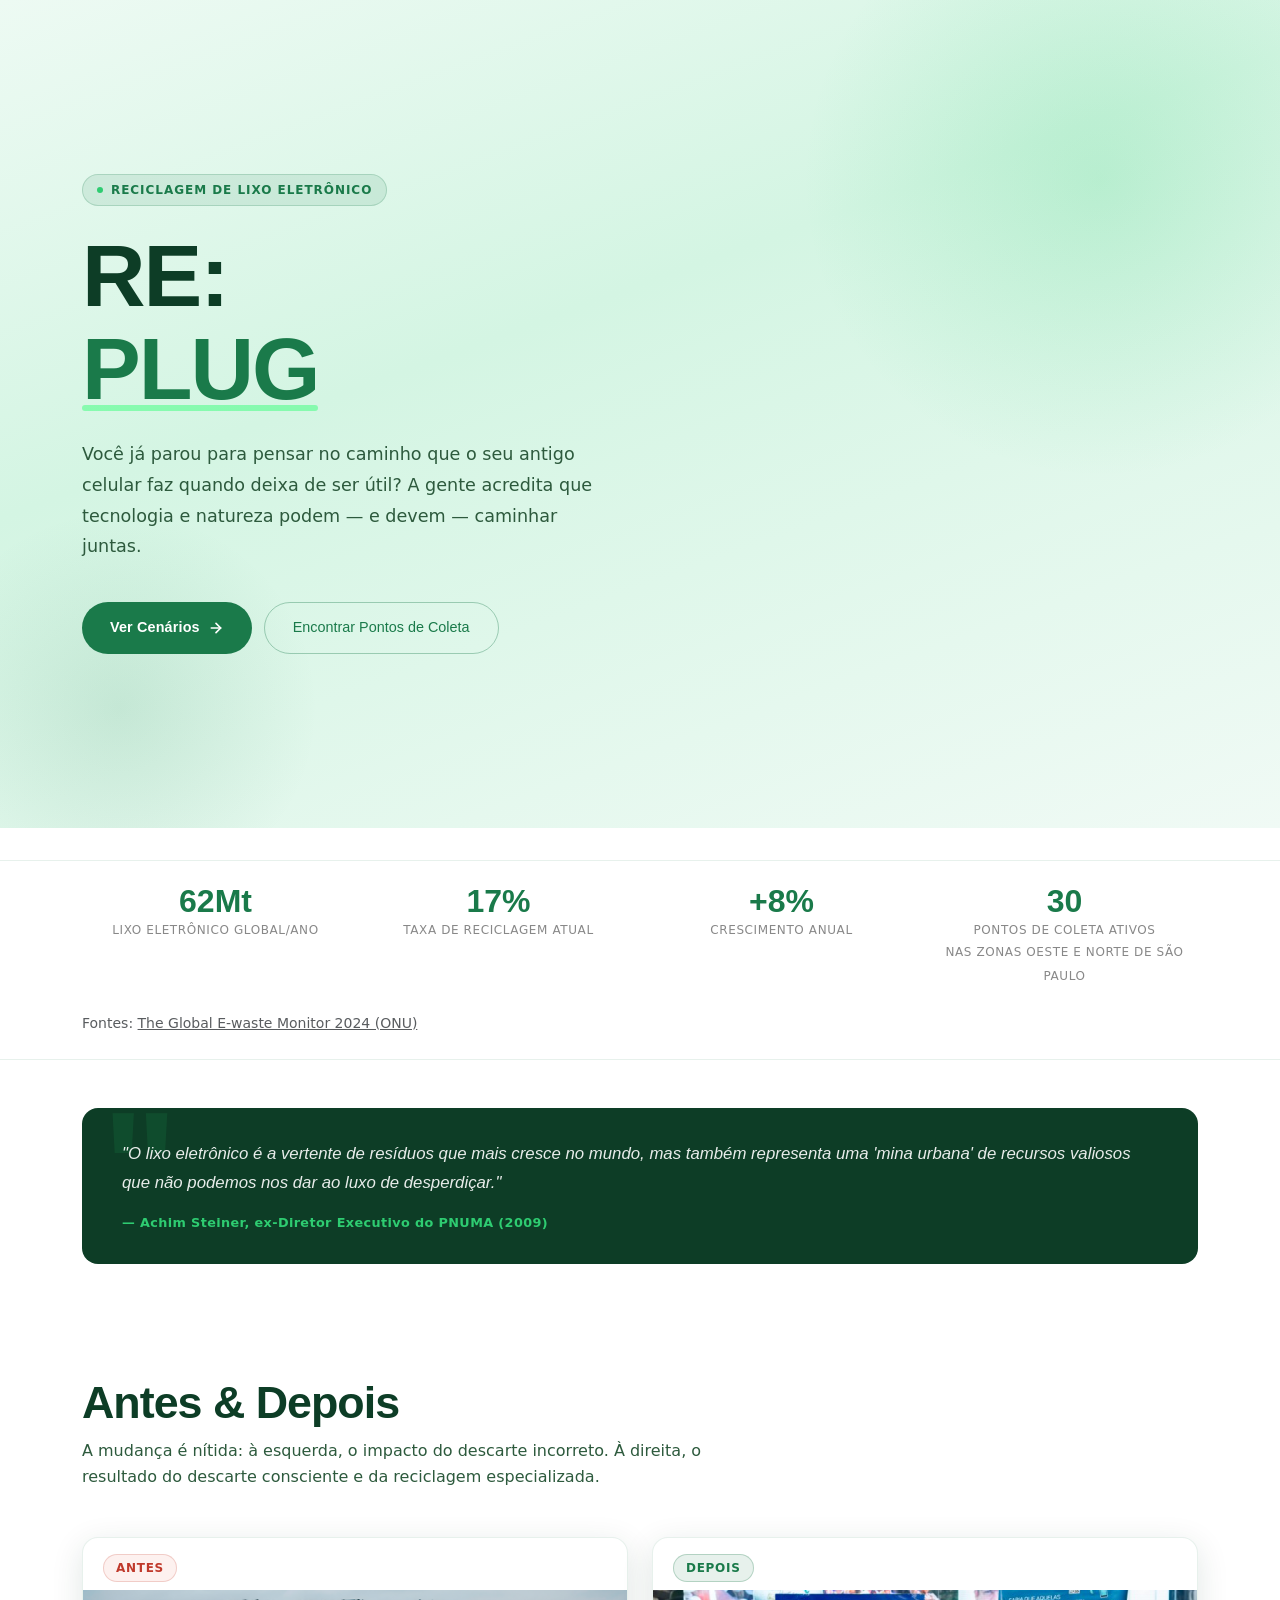
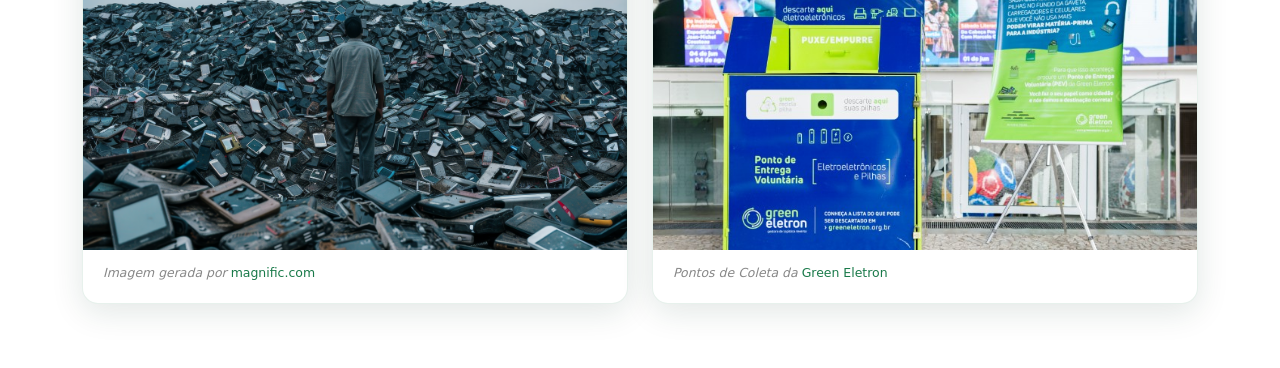
==== commit 3c615cb0: "fix" ====
--- a/index.html
+++ b/index.html
@@ -132,7 +132,7 @@
 
     <footer id="footer"></footer>
 
-    <script type="module" src="include.js"></script>
+    <script type="module" src="/projeto_unip/include.js"></script>
 
 </body>
 
--- a/style.css
+++ b/style.css
@@ -534,45 +534,51 @@
   letter-spacing: 0.05em;
 }
 
-/* HAMBURGUER Botao */
-.navbar-toggler {
-  padding: 4px 8px;
-}
-
-.navbar-toggler:focus {
+.cabecalho .navbar-toggler {
+  border: none !important;
+  background: transparent;
+  padding: 0 !important;
+  width: 32px;
+  height: 24px;
+  position: relative;
+}
+
+.cabecalho .navbar-toggler:focus {
   box-shadow: none !important;
 }
 
-
-.navbar-toggler-icon {
+.cabecalho .navbar-toggler-icon {
   background-image: none !important;
-  width: 24px;
-  height: 2px;
-  background: var(--verde-primario);
-  position: relative;
-  transition: var(--transicao);
-  display: inline-block;
-}
-
-.navbar-toggler-icon::before,
-.navbar-toggler-icon::after {
+  width: 100%;
+  height: 3px;
+  background-color: var(--verde-primario);
+  border-radius: 999px;
+  position: absolute;
+  top: 50%;
+  left: 0;
+  transform: translateY(-50%);
+  transition: var(--transicao);
+}
+
+.cabecalho .navbar-toggler-icon::before,
+.cabecalho .navbar-toggler-icon::after {
   content: "";
   position: absolute;
   left: 0;
-  width: 24px;
-  height: 2px;
-  background: var(--verde-primario);
-  transition: var(--transicao);
-}
-
-.navbar-toggler-icon::before {
-  top: -7px;
-}
-
-.navbar-toggler-icon::after {
-  top: 7px;
-}
-
+  width: 100%;
+  height: 3px;
+  background-color: var(--verde-primario);
+  border-radius: 999px;
+  transition: var(--transicao);
+}
+
+.cabecalho .navbar-toggler-icon::before {
+  top: -9px;
+}
+
+.cabecalho .navbar-toggler-icon::after {
+  top: 9px;
+}
 
 @media (max-width: 767px) {
   .cabecalho {
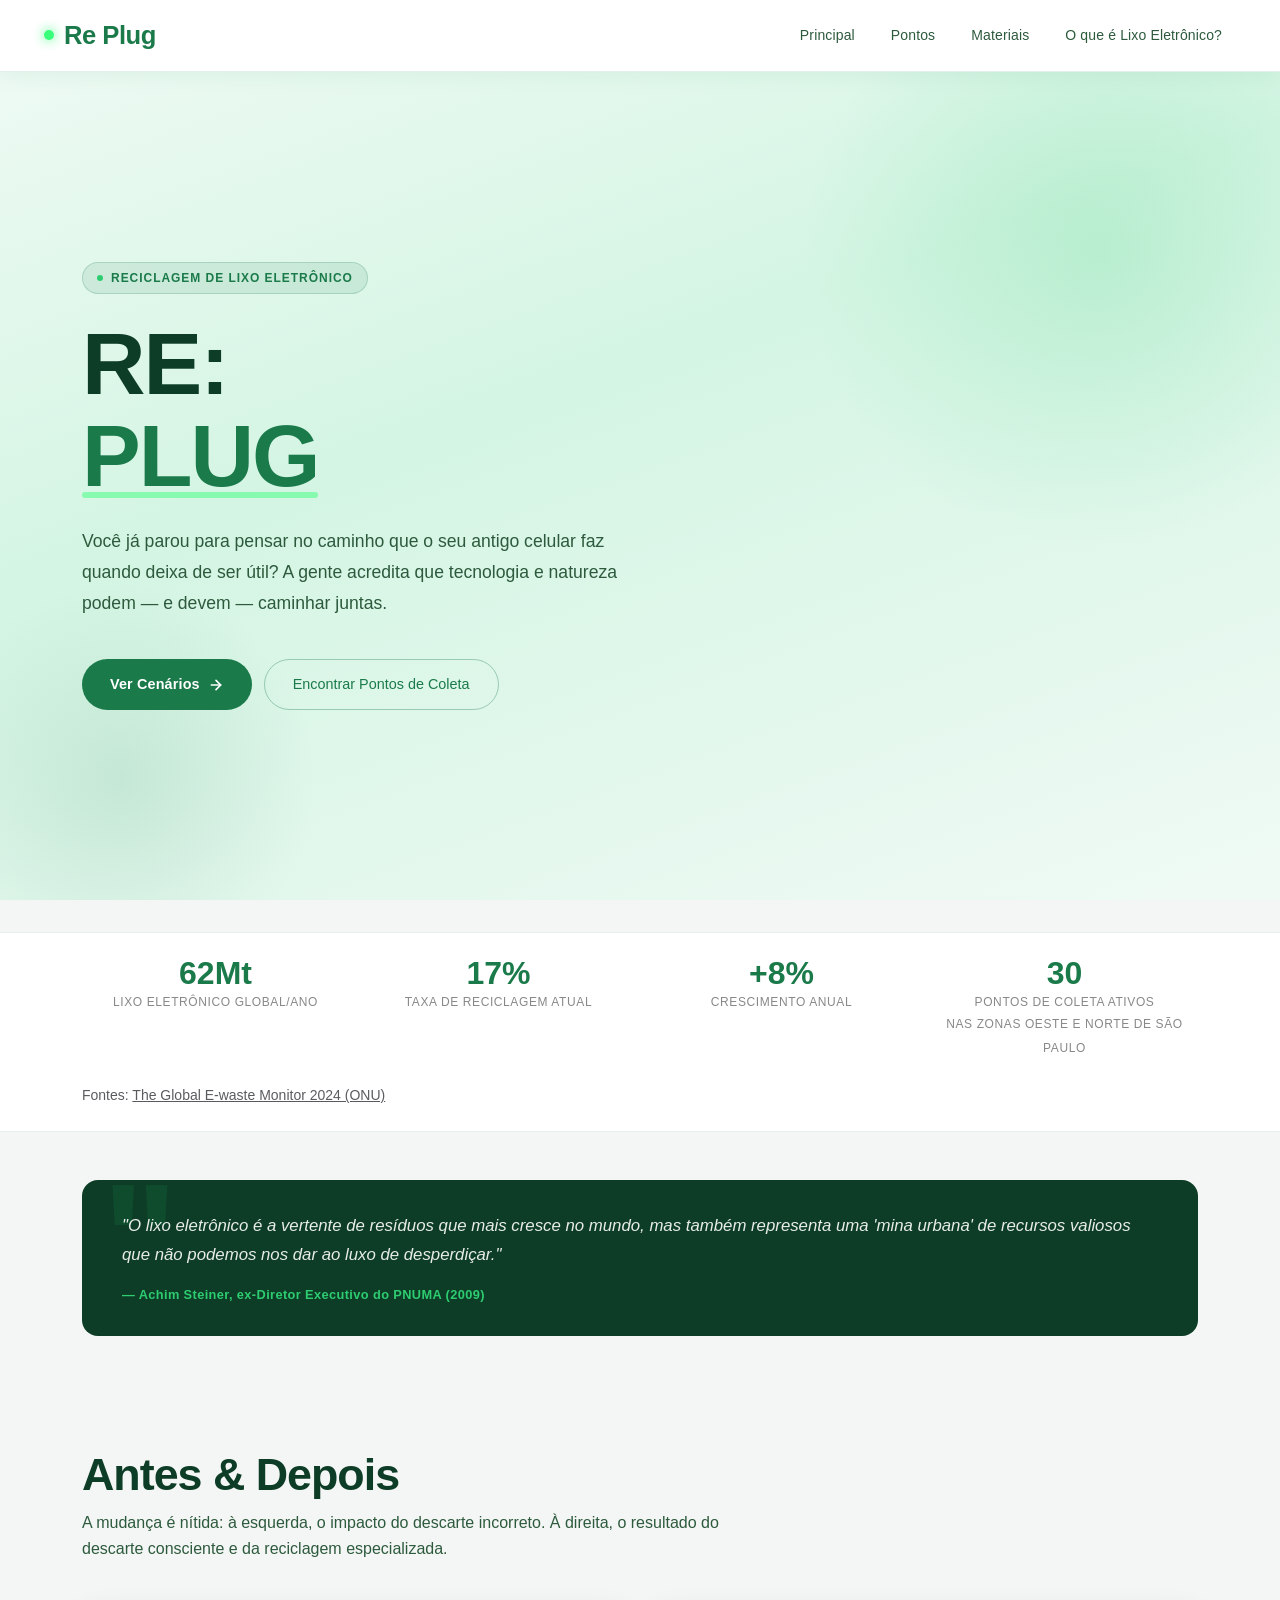
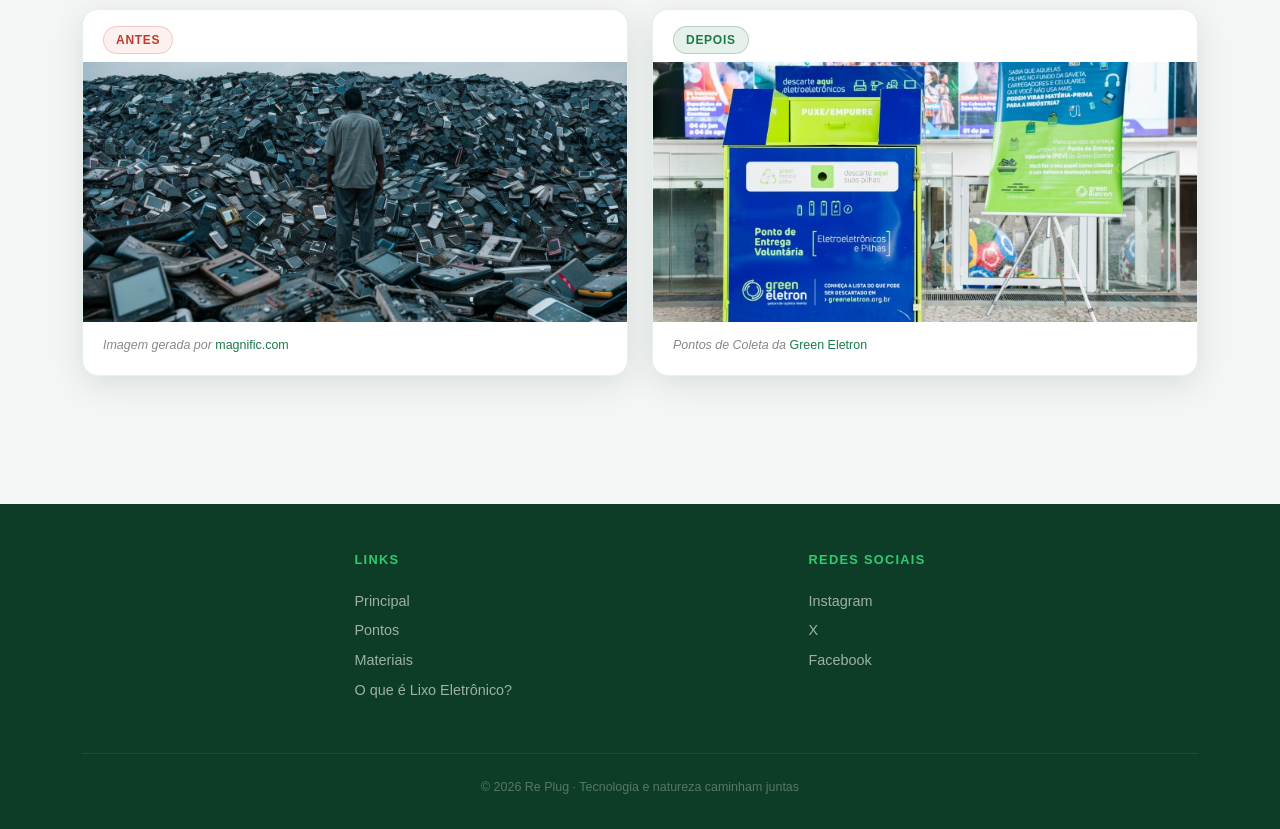
==== commit bdb50e6c: "fix" ====
--- a/index.html
+++ b/index.html
@@ -41,7 +41,7 @@
                                 <polyline points="12 5 19 12 12 19" />
                             </svg>
                         </a>
-                        <a href="/pontos-coleta/pontos-coleta.html" class="btn-secundario">
+                        <a href="pontos-coleta/pontos-coleta.html" class="btn-secundario">
                             Encontrar Pontos de Coleta
                         </a>
                     </div>
@@ -105,7 +105,7 @@
                         <div class="card-badge">
                             <span class="badge-antes">Antes</span>
                         </div>
-                        <img class="imagem" src="/assets/imagens/lixo.jpg"
+                        <img class="imagem" src="assets/imagens/lixo.jpg"
                             alt="Lixos eletrônicos acumulados de forma incorreta">
                         <div class="card-caption">
                             Imagem gerada por <a
@@ -118,7 +118,7 @@
                         <div class="card-badge">
                             <span class="badge-depois">Depois</span>
                         </div>
-                        <img class="imagem" src="/assets/imagens/ponto-coleta-green-eletron.jpg"
+                        <img class="imagem" src="assets/imagens/ponto-coleta-green-eletron.jpg"
                             alt="Pontos de Coleta da Green Eletron — Descarte Consciente">
                         <div class="card-caption">
                             Pontos de Coleta da <a href="https://greeneletron.org.br/" target="_blank">Green Eletron</a>
@@ -132,7 +132,7 @@
 
     <footer id="footer"></footer>
 
-    <script type="module" src="/projeto_unip/include.js"></script>
+    <script type="module" src="include.js"></script>
 
 </body>
 
